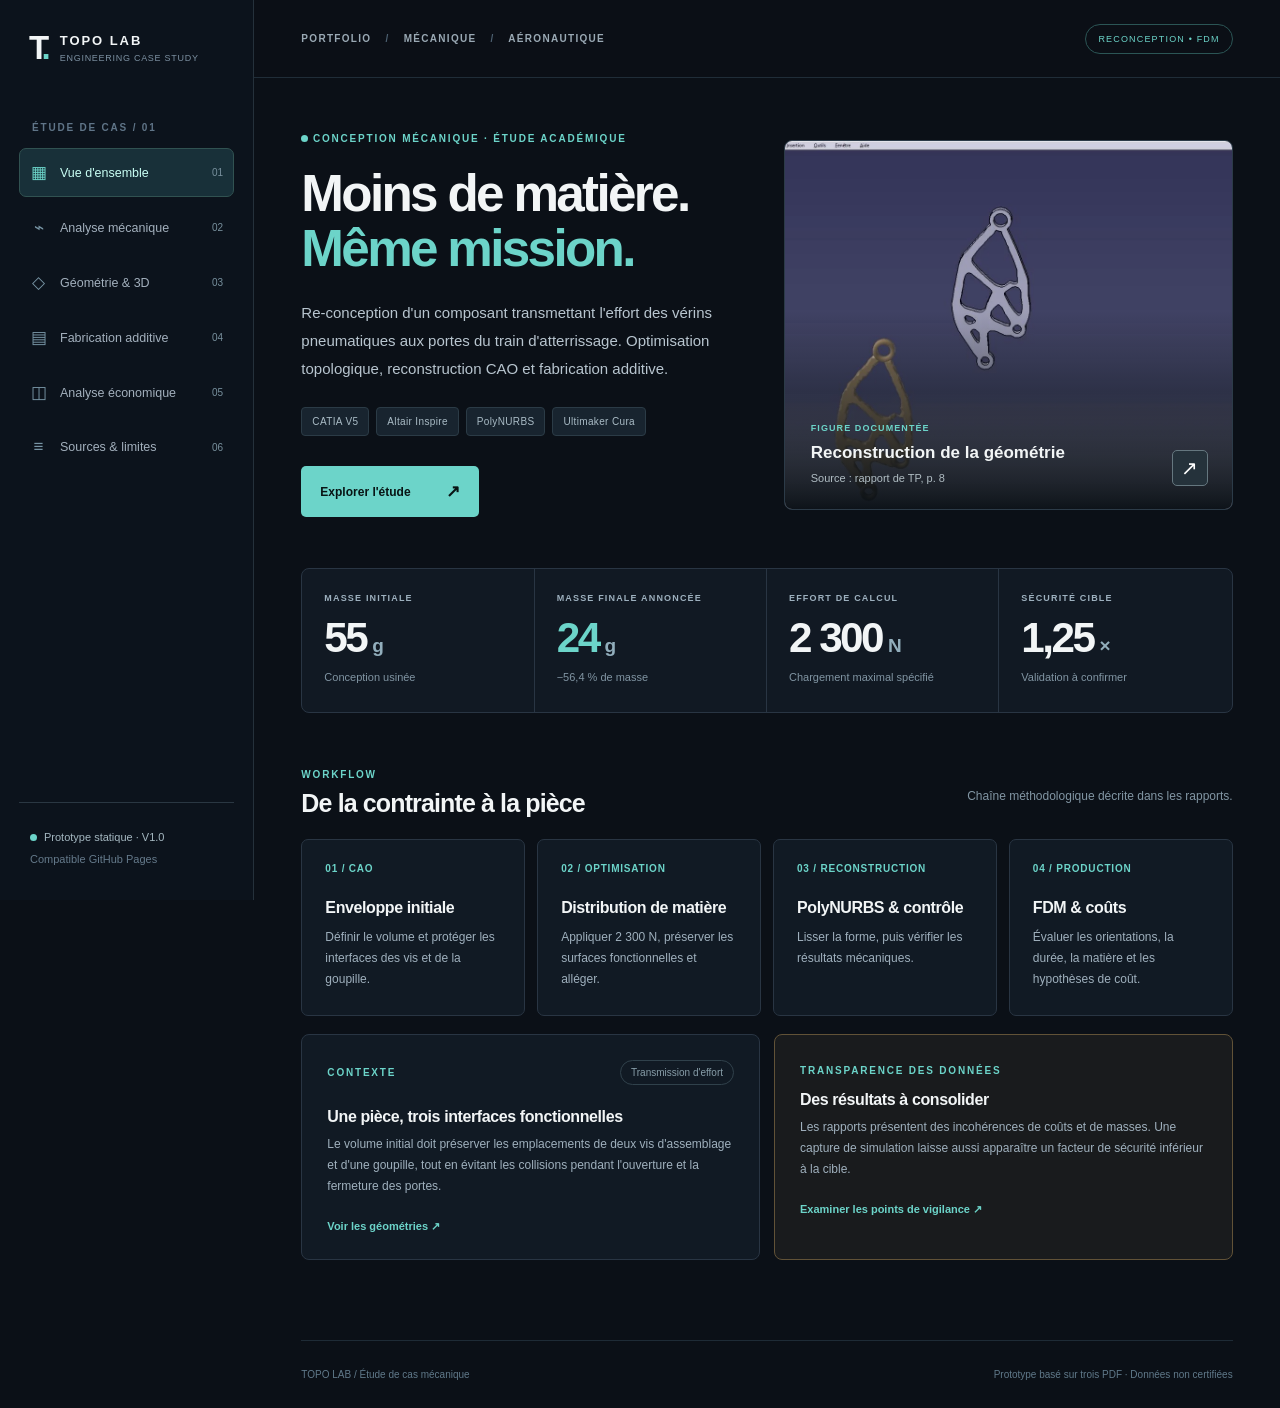
==== index.html @ 269913b7 "Publish standalone interactive topology optimization portfolio" ====
<!doctype html>
<html lang="fr">
<head>
  <meta charset="utf-8">
  <meta name="viewport" content="width=device-width,initial-scale=1">
  <meta name="color-scheme" content="dark">
  <meta name="description" content="Étude de cas interactive : optimisation topologique d'un composant aéronautique, CAO, vérification mécanique, fabrication additive et coût.">
  <title>TOPO / Étude de cas aéronautique</title>
  <style>:root{--bg:#0b1017;--nav:#0c131c;--surface:#111a24;--surface2:#151f2a;--line:#293543;--sub:#98a9b7;--txt:#f2f5f6;--accent:#6cd4c9;--amber:#efbc77;--shadow:0 10px 26px rgba(0,0,0,.16)}*{box-sizing:border-box}html{scroll-behavior:smooth}body{margin:0;background:var(--bg);font-family:Inter,'Segoe UI',Arial,sans-serif;color:var(--txt);-webkit-font-smoothing:antialiased}button,select,input{font:inherit}button{cursor:pointer}a{color:inherit;text-decoration:none}img{max-width:100%;display:block}.app-shell{display:grid;grid-template-columns:254px minmax(0,1fr);min-height:100vh}.sidebar{position:sticky;top:0;height:100vh;border-right:1px solid #25313b;background:var(--nav);padding:30px 19px;display:flex;flex-direction:column;z-index:5}.brand{display:flex;align-items:center;gap:13px;padding:1px 10px 58px}.brand-glyph{font-size:33px;font-weight:850;letter-spacing:-.12em;line-height:1}.brand-glyph span{color:var(--accent)}.brand strong{display:block;font-size:13px;letter-spacing:.15em}.brand small{display:block;color:#7c90a1;font-size:9px;letter-spacing:.08em;margin-top:5px}.side-caption{color:#607588;font-size:10px;font-weight:800;letter-spacing:.18em;padding:0 13px;margin-bottom:15px}.side-nav{display:flex;flex-direction:column;gap:6px}.nav-btn{appearance:none;display:flex;align-items:center;gap:13px;border:1px solid transparent;border-radius:7px;color:#a3b0bd;background:transparent;padding:13px 10px;text-align:left;font-size:12.5px;width:100%;transition:.2s}.nav-btn:hover{background:#152330;color:#fff}.nav-btn.active{background:#183039;border-color:#315251;color:#c9fff5}.nav-symbol{font-size:17px;color:#7895a5;width:17px;text-align:center}.nav-btn.active .nav-symbol{color:var(--accent)}.nav-index{margin-left:auto;font-size:10px;color:#78909d}.sidebar-bottom{border-top:1px solid #2a3742;color:#a5b8c1;padding:24px 11px 0;margin-top:auto;font-size:11px;line-height:1.95}.sidebar-bottom span{color:#657a8b}.sidebar-bottom .tiny-dot{display:inline-block;margin-right:7px}.workspace{min-width:0}.topbar{height:78px;padding:0 clamp(24px,3.7vw,67px);display:flex;align-items:center;justify-content:space-between;border-bottom:1px solid #202d38;background:rgba(11,16,23,.91)}.breadcrumb{font-size:10px;letter-spacing:.13em;font-weight:780;color:#9aa9b4}.breadcrumb span{padding:0 10px;color:#4d6172}.topbar-right{display:flex;align-items:center;gap:12px}.badge-outline{font-size:9px;letter-spacing:.13em;color:var(--accent);border:1px solid #2b5555;border-radius:50px;padding:9px 12px}.menu-button{display:none;background:none;border:0;color:white;font-size:20px}main{margin:0 auto;padding:42px clamp(24px,3.7vw,67px) 80px;max-width:1670px}.page{display:none;animation:appear .2s ease}.page.active{display:block}@keyframes appear{from{opacity:.2;transform:translateY(7px)}to{opacity:1;transform:translateY(0)}}.intro-grid{display:grid;grid-template-columns:.98fr 1.02fr;gap:clamp(25px,4vw,70px);min-height:410px;align-items:center}.eyebrow{font-size:10px;font-weight:850;color:var(--accent);letter-spacing:.18em;text-transform:uppercase}.tiny-dot{height:7px;width:7px;border-radius:50%;display:inline-block;background:var(--accent)}.intro-copy h1,.page-heading h1{font-size:clamp(38px,4vw,66px);line-height:1.09;letter-spacing:-.052em;font-weight:760;margin:22px 0}.intro-copy h1 em{font-style:normal;color:var(--accent)}.lead{max-width:570px;font-size:15px;line-height:1.85;color:#b8c5cf}.pills{display:flex;gap:7px;flex-wrap:wrap;margin-top:25px}.pills span{padding:8px 10px;background:#18242f;color:#aabcc6;font-size:10px;letter-spacing:.035em;border:1px solid #2b3b46;border-radius:4px}.primary-button{margin-top:30px;background:var(--accent);color:#081414;border:none;padding:15px 19px;font-size:12px;border-radius:5px;font-weight:850;display:inline-flex;gap:35px;align-items:center;transition:.2s}.primary-button:hover{background:#b0f1e9;transform:translateY(-1px)}.primary-button span{font-size:17px}.hero-visual{position:relative;background:#161e28;height:370px;min-width:0;overflow:hidden;border:1px solid #2c3b48;border-radius:8px}.hero-visual::before{content:'';position:absolute;z-index:1;inset:0;background:linear-gradient(0deg,rgba(7,13,19,.96),transparent 54%)}.hero-visual img{width:100%;height:100%;object-fit:cover;object-position:49% 51%;filter:saturate(.73)}.hero-overlay{position:absolute;left:26px;bottom:23px;right:24px;z-index:2;display:flex;justify-content:space-between;align-items:end;gap:10px}.hero-overlay strong{display:block;margin:8px 0 5px;font-size:17px}.hero-overlay small{font-size:11px;color:#b0bdc3}.microtag{font-size:9px;letter-spacing:.12em;color:var(--accent);font-weight:800}.expand{width:36px;height:36px;border:1px solid #65777f;background:#25323b;color:white;border-radius:5px;font-size:20px}.kpi-grid{display:grid;grid-template-columns:repeat(4,minmax(0,1fr));margin:38px 0 56px;border:1px solid var(--line);border-radius:8px;overflow:hidden;background:#111923}.kpi{padding:24px 22px 20px;border-right:1px solid var(--line);min-height:143px}.kpi:last-child{border-right:none}.kpi-label{color:#9db0be;font-size:9px;font-weight:850;letter-spacing:.13em}.kpi-number{font-weight:720;font-size:clamp(29px,3.3vw,45px);letter-spacing:-.06em;margin-top:11px;line-height:1.15}.kpi-number span{margin-left:6px;color:#92aebc;font-size:.45em;letter-spacing:0}.kpi-accent .kpi-number{color:var(--accent)}.kpi-warning .kpi-number{color:var(--amber)}.kpi-foot{font-size:11px;color:#8195a3;margin-top:8px}.section-head{display:flex;justify-content:space-between;align-items:end;gap:20px;margin:41px 0 21px}.section-head h2{font-size:25px;letter-spacing:-.035em;font-weight:700;margin:9px 0 0}.section-head p{font-size:12px;color:#8296a4;max-width:380px;text-align:right;line-height:1.7}.process-grid{display:grid;grid-template-columns:repeat(4,minmax(0,1fr));gap:12px}.process-card{background:var(--surface);border:1px solid var(--line);border-radius:7px;padding:23px;min-height:177px}.process-num{font-size:10px;letter-spacing:.08em;color:var(--accent);font-weight:800;margin-bottom:25px}.process-card h3,.info-panel h3{font-size:16px;letter-spacing:-.025em;margin:0 0 10px}.process-card p,.info-panel p{color:#9fb0bd;font-size:12px;line-height:1.75;margin:0}.bottom-grid{display:grid;grid-template-columns:1fr 1fr;gap:14px;margin-top:18px}.info-panel,.detail-panel,.chart-panel,.doe-panel{border:1px solid var(--line);background:var(--surface);border-radius:8px;padding:25px}.info-panel .panel-top{margin-bottom:23px}.panel-top{display:flex;justify-content:space-between;align-items:center;gap:12px}.pill-neutral{border:1px solid #30414b;border-radius:20px;padding:6px 10px;font-size:10px;color:#889ea9}.info-panel h3{margin:13px 0 8px}.text-link{border:none;background:none;color:var(--accent);padding:0;margin-top:23px;font-weight:800;font-size:11px}.alert-panel{border-color:#615237;background:#191b1d}.page-heading{margin-bottom:30px}.page-heading h1{font-size:clamp(36px,3.3vw,52px);margin:13px 0}.page-heading p{font-size:13px;line-height:1.8;max-width:750px;color:#9eafbe}.compact{margin:0 0 28px}.split-content{display:grid;grid-template-columns:1.28fr .72fr;gap:16px;margin:20px 0 26px}.media-panel{background:var(--surface);border:1px solid var(--line);border-radius:8px;overflow:hidden;min-width:0}.full-img{height:330px;width:100%;object-fit:contain;background:#d9e1e7}.figure-footer{padding:15px 17px;display:flex;align-items:center;justify-content:space-between;gap:10px;color:#869ba9;font-size:10px}.figure-footer .text-link{margin:0}.detail-panel h2{font-size:22px;letter-spacing:-.04em;margin:15px 0}.detail-panel p{font-size:13px;color:#a4b5c3;line-height:1.85}.warning-text{font-size:12px;color:#efc995;border:1px solid #675139;background:#2b241c;padding:14px 16px;border-radius:6px;line-height:1.7}.safety-scale{margin:28px 0}.scale-head{display:flex;justify-content:space-between;color:#b0bfc6;font-size:11px;margin-bottom:11px}.scale-head strong{color:var(--amber)}.scale-track{position:relative;height:9px;background:#34424b;border-radius:5px}.scale-fill{position:absolute;height:9px;width:40.44%;background:var(--amber);border-radius:5px}.scale-target{position:absolute;left:78.125%;height:21px;width:2px;background:#ecf1f4;top:-6px}.scale-caption{display:flex;justify-content:space-between;font-size:10px;margin-top:12px;color:#77919f}.spec-grid{display:grid;grid-template-columns:repeat(4,1fr);border:1px solid var(--line);background:var(--surface);border-radius:7px;margin-bottom:24px;overflow:hidden}.spec-grid div{border-right:1px solid var(--line);padding:21px}.spec-grid div:last-child{border:0}.spec-grid span{display:block;color:#90a3b0;font-size:11px;margin-bottom:11px}.spec-grid strong{font-size:21px;letter-spacing:-.04em}.geometry-split{grid-template-columns:1.2fr .8fr}.viewer-top{display:flex;align-items:center;justify-content:space-between;padding:15px 19px;border-bottom:1px solid var(--line)}.viewer-top strong{font-size:12px}.viewer-top span{color:#7e9aa5;font-size:10px}.viewer{position:relative;height:420px;overflow:hidden;background:radial-gradient(ellipse at center,#243141,#121d2a 72%)}.viewer img{height:100%;width:100%;object-fit:contain;filter:saturate(.8)}.viewer canvas{width:100%;height:100%;display:block;touch-action:none}.viewer canvas[hidden]{display:none}.viewer-help{position:absolute;bottom:13px;left:15px;background:rgba(11,20,27,.88);padding:9px 11px;border:1px solid #44505e;border-radius:4px;font-size:10px;color:#c0d1d9;pointer-events:none}.viewer-controls{padding:15px;display:flex;align-items:center;flex-wrap:wrap;gap:12px}.file-button{cursor:pointer;background:var(--accent);color:#101b1e;font-size:11px;font-weight:800;padding:11px 13px;border-radius:4px}.ghost-button{background:none;color:#b6c9cf;border:1px solid #3b4b56;border-radius:4px;padding:10px 12px;font-size:11px}.ghost-button:disabled{color:#50636e;cursor:not-allowed}.viewer-controls>span{font-size:10px;color:#8095a4;margin-left:auto}.mini-steps{margin:28px 0}.mini-steps div{padding:14px 0;border-top:1px solid var(--line);display:grid;grid-template-columns:37px 1fr;align-items:center}.mini-steps div span{color:var(--accent);font-size:11px;font-weight:800;grid-row:span 2}.mini-steps div strong{font-size:13px}.mini-steps div small{font-size:11px;color:#8c9eac;display:block;margin-top:3px}.note{font-size:11px!important;color:#839baa!important}.gallery{display:grid;grid-template-columns:repeat(3,1fr);gap:15px}.gallery-card{background:var(--surface);border:1px solid var(--line);border-radius:8px;padding:0;overflow:hidden;text-align:left;color:var(--txt)}.gallery-card img{height:195px;width:100%;object-fit:cover;transition:.25s;filter:saturate(.78)}.gallery-card:hover img{transform:scale(1.035)}.gallery-card span{display:block;padding:15px 17px;font-size:12px}.gallery-card b{float:right;color:var(--accent)}.doe-panel{padding:0}.filters{padding:18px;display:flex;align-items:end;flex-wrap:wrap;gap:14px;border-bottom:1px solid var(--line)}.filters label{display:flex;flex-direction:column;color:#91a7b1;font-size:10px;gap:7px}select{background:#1b2935;border:1px solid #41515d;color:#e9f1f5;padding:9px 13px;border-radius:4px;min-width:132px}.filters .ghost-button{margin-left:auto}.table-wrap{overflow:auto}table{width:100%;border-collapse:collapse;white-space:nowrap;font-size:12px}th{text-transform:uppercase;letter-spacing:.09em;color:#8ba0af;font-size:10px;font-weight:800;text-align:left;padding:16px 22px;background:#15212c}td{border-top:1px solid #2a3640;padding:14px 22px;color:#d7e2e6}td:first-child{font-weight:750;color:var(--accent)}tbody tr:hover{background:#1b2b35}.td-missing{color:var(--amber);font-size:11px}.table-notes{padding:16px 20px;font-size:11px;color:#8da0ad;line-height:1.75;border-top:1px solid var(--line)}.economics-grid{display:grid;grid-template-columns:1.05fr .95fr;gap:16px}.slider-field{margin:26px 0}.slider-field label{display:flex;justify-content:space-between;gap:10px;font-size:12px;color:#b5c7d1;margin-bottom:15px}.slider-field output{color:var(--accent);font-weight:800}input[type=range]{appearance:none;width:100%;height:4px;background:#344954;border-radius:5px;cursor:pointer}input[type=range]::-webkit-slider-thumb{appearance:none;width:15px;height:15px;border-radius:50%;background:var(--accent);border:3px solid #193f42}input[type=range]::-moz-range-thumb{height:15px;width:15px;border:0;border-radius:50%;background:var(--accent)}.range-hints{display:flex;justify-content:space-between;color:#738a99;margin-top:8px;font-size:10px}.reset-link{font-size:11px;color:#8fabb4;border:0;background:none}.constants{margin-top:26px;border-top:1px solid var(--line);padding-top:20px;display:grid;grid-template-columns:1fr 1fr;gap:17px;color:#93a7b2;font-size:11px}.constants b{display:block;color:#e0e9ed;margin-top:6px;font-size:13px}.cost-results{display:flex;flex-direction:column;gap:12px}.financial-row{background:var(--surface);border:1px solid var(--line);padding:22px 24px;border-radius:7px}.financial-row>span{font-size:10px;letter-spacing:.12em;color:#a7bec9;font-weight:800}.financial-row>strong{display:block;font-size:35px;letter-spacing:-.045em;margin:14px 0 8px}.financial-row small{color:#738996;font-size:11px}.saving-row{background:#173132;border:1px solid #2c5551;border-radius:7px;padding:21px 24px;display:flex;flex-direction:column}.saving-row span{font-size:11px;color:#a7ddd5}.saving-row strong{font-size:30px;color:var(--accent);margin-top:8px;letter-spacing:-.045em}.chart-panel{padding:26px}.chart-legend{display:flex;gap:25px;color:#acbec7;font-size:11px;margin-bottom:24px}.chart-legend span{display:flex;align-items:center;gap:8px}.chart-legend i{height:9px;width:9px;border-radius:2px}.legend-old{background:#6d8592}.legend-new{background:var(--accent)}.cost-chart-row{display:grid;grid-template-columns:130px 1fr;gap:22px;align-items:center;margin:20px 0}.cost-chart-row>span{font-size:11px;color:#9bb0ba}.bars{display:flex;flex-direction:column;gap:7px}.bar-track{height:14px;background:#24333d;position:relative;border-radius:3px}.bar-track>div{height:100%;min-width:2px;border-radius:3px;display:flex;align-items:center;justify-content:flex-end;padding-right:7px;color:#0b1717;font-size:9px;font-weight:850;white-space:nowrap}.bar-track.old>div{background:#6d8592;color:#e9f2f5}.bar-track.new>div{background:var(--accent)}.chart-foot{color:#819aa8;line-height:1.75;font-size:11px;margin:23px 0 0}.note-card{margin-top:18px;padding:24px;border-left:2px solid #597780;background:#101a23;color:#9eb1bd}.note-card p{font-size:12px;line-height:1.85}.source-grid{display:grid;grid-template-columns:repeat(3,1fr);gap:14px}.source-card{background:var(--surface);border:1px solid var(--line);border-radius:7px;padding:25px;min-height:222px}.source-card>span{font-size:9px;letter-spacing:.15em;color:var(--accent);font-weight:850}.source-card h3{font-size:17px;line-height:1.4}.source-card p{font-size:12px;color:#95aaba;line-height:1.7}.source-card small{font-size:10px;color:#718d9b}.issues{border:1px solid var(--line);border-radius:8px;overflow:hidden;margin-bottom:22px}.issue{display:grid;grid-template-columns:44px 1fr auto;gap:16px;align-items:start;padding:22px;border-bottom:1px solid var(--line);background:var(--surface)}.issue:last-child{border:0}.issue-mark{font-size:12px;color:var(--accent);font-weight:800}.issue h3{font-size:14px;margin:0 0 7px}.issue p{font-size:12px;line-height:1.7;color:#a0b2be;margin:0}.issue>strong{color:var(--amber);white-space:nowrap;font-size:9px;letter-spacing:.06em}.footer{border-top:1px solid #1e2b36;margin:0 clamp(24px,3.7vw,67px);display:flex;justify-content:space-between;gap:15px;padding:28px 0;color:#60798a;font-size:10px}.image-dialog{position:fixed;max-width:min(96vw,1300px);max-height:92vh;background:#101822;padding:12px;border:1px solid #4c5d66;border-radius:9px;color:#cad7df;box-shadow:0 24px 100px #000c}.image-dialog::backdrop{background:#000b}.image-dialog img{max-height:77vh;max-width:100%;object-fit:contain;margin:auto}.image-dialog p{font-size:12px;padding:0 10px}.close-dialog{position:absolute;top:16px;right:16px;background:#19252ddf;border:1px solid #667780;color:white;font-size:26px;width:36px;height:36px;border-radius:4px}@media(max-width:1200px){.app-shell{grid-template-columns:220px minmax(0,1fr)}.sidebar{padding-left:13px;padding-right:13px}.intro-grid{grid-template-columns:1fr}.hero-visual{height:350px}.process-grid{grid-template-columns:repeat(2,1fr)}.split-content{grid-template-columns:1fr}.geometry-split{grid-template-columns:1fr}.kpi{padding:20px 15px}}@media(max-width:820px){.app-shell{grid-template-columns:1fr}.sidebar{position:fixed;transform:translateX(-100%);width:270px;transition:.25s;box-shadow:20px 0 40px #0009}.sidebar.open{transform:none}.topbar{height:64px}.menu-button{display:block}.breadcrumb{font-size:9px}.badge-outline{display:none}main{padding-top:30px}.kpi-grid{grid-template-columns:repeat(2,1fr)}.kpi:nth-child(2){border-right:0}.kpi:nth-child(-n+2){border-bottom:1px solid var(--line)}.economics-grid{grid-template-columns:1fr}.source-grid{grid-template-columns:1fr}.gallery{grid-template-columns:1fr 1fr}.intro-copy h1{font-size:46px}.bottom-grid{grid-template-columns:1fr}.footer{flex-direction:column}}@media(max-width:550px){.process-grid,.gallery,.spec-grid{grid-template-columns:1fr}.intro-copy h1{font-size:38px}.hero-visual{height:295px}.kpi-number{font-size:31px}.spec-grid div{border-bottom:1px solid var(--line);border-right:0}.section-head{display:block}.section-head p{text-align:left}.hero-overlay strong{font-size:14px}.issue{grid-template-columns:30px 1fr}.issue>strong{grid-column:2}.cost-chart-row{grid-template-columns:85px 1fr;gap:10px}.viewer{height:300px}}
</style>
</head>
<body>
  <div class="app-shell">
    <aside class="sidebar" aria-label="Navigation">
      <a class="brand" href="#overview" data-route="overview"><span class="brand-glyph">T<span>.</span></span><span><strong>TOPO LAB</strong><small>ENGINEERING CASE STUDY</small></span></a>
      <div class="side-caption">ÉTUDE DE CAS / 01</div>
      <nav class="side-nav">
        <button class="nav-btn active" data-page="overview"><span class="nav-symbol">▦</span> Vue d'ensemble <span class="nav-index">01</span></button>
        <button class="nav-btn" data-page="mechanical"><span class="nav-symbol">⌁</span> Analyse mécanique <span class="nav-index">02</span></button>
        <button class="nav-btn" data-page="geometry"><span class="nav-symbol">◇</span> Géométrie & 3D <span class="nav-index">03</span></button>
        <button class="nav-btn" data-page="printing"><span class="nav-symbol">▤</span> Fabrication additive <span class="nav-index">04</span></button>
        <button class="nav-btn" data-page="economics"><span class="nav-symbol">◫</span> Analyse économique <span class="nav-index">05</span></button>
        <button class="nav-btn" data-page="sources"><span class="nav-symbol">≡</span> Sources & limites <span class="nav-index">06</span></button>
      </nav>
      <div class="sidebar-bottom"><div class="tiny-dot"></div>Prototype statique · V1.0<br><span>Compatible GitHub Pages</span></div>
    </aside>
    <div class="workspace">
      <header class="topbar"><div class="breadcrumb">PORTFOLIO <span>/</span> MÉCANIQUE <span>/</span> AÉRONAUTIQUE</div><div class="topbar-right"><span class="badge-outline">RECONCEPTION • FDM</span><button class="menu-button" id="menuToggle" aria-label="Ouvrir le menu">☰</button></div></header>
      <main id="main">
        <section class="page active" id="page-overview" aria-labelledby="overview-title">
          <div class="intro-grid">
            <div class="intro-copy">
              <div class="eyebrow"><span class="tiny-dot"></span> CONCEPTION MÉCANIQUE · ÉTUDE ACADÉMIQUE</div>
              <h1 id="overview-title">Moins de matière.<br><em>Même mission.</em></h1>
              <p class="lead">Re-conception d'un composant transmettant l'effort des vérins pneumatiques aux portes du train d'atterrissage. Optimisation topologique, reconstruction CAO et fabrication additive.</p>
              <div class="pills"><span>CATIA V5</span><span>Altair Inspire</span><span>PolyNURBS</span><span>Ultimaker Cura</span></div>
              <button class="primary-button" data-go="mechanical">Explorer l'étude <span>↗</span></button>
            </div>
            <div class="hero-visual"><img src="[data-uri]" alt="Capture CATIA des géométries optimisées issue du rapport" loading="eager"><div class="hero-overlay"><div><span class="microtag">FIGURE DOCUMENTÉE</span><strong>Reconstruction de la géométrie</strong><small>Source : rapport de TP, p. 8</small></div><button class="expand" data-image="[data-uri]" data-caption="Reconstruction et comparaison sous CATIA V5 — rapport de TP, p. 8" aria-label="Agrandir la capture">↗</button></div></div>
          </div>
          <div class="kpi-grid">
            <article class="kpi"><div class="kpi-label">MASSE INITIALE</div><div class="kpi-number">55<span>g</span></div><div class="kpi-foot">Conception usinée</div></article>
            <article class="kpi kpi-accent"><div class="kpi-label">MASSE FINALE ANNONCÉE</div><div class="kpi-number">24<span>g</span></div><div class="kpi-foot">−56,4 % de masse</div></article>
            <article class="kpi"><div class="kpi-label">EFFORT DE CALCUL</div><div class="kpi-number">2 300<span>N</span></div><div class="kpi-foot">Chargement maximal spécifié</div></article>
            <article class="kpi"><div class="kpi-label">SÉCURITÉ CIBLE</div><div class="kpi-number">1,25<span>×</span></div><div class="kpi-foot">Validation à confirmer</div></article>
          </div>
          <div class="section-head"><div><div class="eyebrow">WORKFLOW</div><h2>De la contrainte à la pièce</h2></div><p>Chaîne méthodologique décrite dans les rapports.</p></div>
          <div class="process-grid">
            <div class="process-card"><div class="process-num">01 / CAO</div><h3>Enveloppe initiale</h3><p>Définir le volume et protéger les interfaces des vis et de la goupille.</p></div>
            <div class="process-card"><div class="process-num">02 / OPTIMISATION</div><h3>Distribution de matière</h3><p>Appliquer 2 300 N, préserver les surfaces fonctionnelles et alléger.</p></div>
            <div class="process-card"><div class="process-num">03 / RECONSTRUCTION</div><h3>PolyNURBS & contrôle</h3><p>Lisser la forme, puis vérifier les résultats mécaniques.</p></div>
            <div class="process-card"><div class="process-num">04 / PRODUCTION</div><h3>FDM & coûts</h3><p>Évaluer les orientations, la durée, la matière et les hypothèses de coût.</p></div>
          </div>
          <div class="bottom-grid"><article class="info-panel"><div class="panel-top"><span class="eyebrow">CONTEXTE</span><span class="pill-neutral">Transmission d'effort</span></div><h3>Une pièce, trois interfaces fonctionnelles</h3><p>Le volume initial doit préserver les emplacements de deux vis d'assemblage et d'une goupille, tout en évitant les collisions pendant l'ouverture et la fermeture des portes.</p><button class="text-link" data-go="geometry">Voir les géométries ↗</button></article><article class="info-panel alert-panel"><span class="eyebrow">TRANSPARENCE DES DONNÉES</span><h3>Des résultats à consolider</h3><p>Les rapports présentent des incohérences de coûts et de masses. Une capture de simulation laisse aussi apparaître un facteur de sécurité inférieur à la cible.</p><button class="text-link" data-go="sources">Examiner les points de vigilance ↗</button></article></div>
        </section>
        <section class="page" id="page-mechanical" aria-labelledby="mechanical-title">
          <div class="page-heading"><div class="eyebrow">02 / ANALYSE MÉCANIQUE</div><h1 id="mechanical-title">Vérifier avant de fabriquer.</h1><p>Conditions du modèle telles que documentées. Les valeurs ci-dessous sont des paramètres et des observations de captures, pas une simulation recalculée par ce site.</p></div>
          <div class="kpi-grid compact"><article class="kpi"><div class="kpi-label">FORCE MAX.</div><div class="kpi-number">2 300<span>N</span></div></article><article class="kpi"><div class="kpi-label">ÉPAISSEUR MIN.</div><div class="kpi-number">7<span>mm</span></div></article><article class="kpi"><div class="kpi-label">FOS CIBLE</div><div class="kpi-number">1,25</div></article><article class="kpi kpi-warning"><div class="kpi-label">FOS MIN. SUR CAPTURE</div><div class="kpi-number">≈0,647</div><div class="kpi-foot">Sous la cible affichée</div></article></div>
          <div class="split-content"><div class="media-panel"><img src="[data-uri]" alt="Capture Altair Inspire affichant une analyse de facteur de sécurité" class="full-img"><div class="figure-footer">ALTair Inspire · Capture d'analyse mécanique (rapport TP, p. 8) <button class="text-link" data-image="[data-uri]" data-caption="Analyse Inspire, rapport de TP p. 8 — légende des facteurs de sécurité">Agrandir ↗</button></div></div><div class="detail-panel"><span class="eyebrow">LECTURE TECHNIQUE</span><h2>Une validation non démontrée</h2><p>Sur la capture reproduite, l'échelle du facteur de sécurité indique un minimum de l'ordre de <strong>0,647</strong>, alors que l'objectif annoncé est <strong>1,25</strong>.</p><div class="safety-scale"><div class="scale-head"><span>Facteur de sécurité</span><strong>0,647 / 1,25</strong></div><div class="scale-track"><div class="scale-fill"></div><div class="scale-target" title="Cible 1,25"></div></div><div class="scale-caption"><span>0</span><span>Seuil cible : 1,25</span><span>1,6</span></div></div><div class="warning-text">La pièce ne doit pas être présentée comme validée mécaniquement sans analyse finale démontrant le respect du critère.</div></div></div>
          <div class="section-head"><div><span class="eyebrow">PROPRIÉTÉS DÉCLARÉES</span><h2>Matériau CPE CFF</h2></div><p>Valeurs reprises du cahier d'étude et du rapport ; vérification matériau requise.</p></div>
          <div class="spec-grid"><div><span>Module d'Young</span><strong>195 GPa</strong></div><div><span>Poisson</span><strong>0,29</strong></div><div><span>Masse volumique</span><strong>1 540 kg/m³</strong></div><div><span>Limite élastique</span><strong>215 MPa</strong></div></div>
          <div class="info-panel"><span class="eyebrow">POINTS DE MODÉLISATION</span><h3>À documenter pour une validation reproductible</h3><p>Ajouter les conditions aux limites détaillées, la direction réelle du chargement, le maillage, les propriétés issues d'une fiche matériau et les résultats chiffrés après PolyNURBS. Les rapports décrivent la méthode, mais ne présentent pas tous ces éléments quantifiés.</p></div>
        </section>
        <section class="page" id="page-geometry" aria-labelledby="geometry-title">
          <div class="page-heading"><div class="eyebrow">03 / GÉOMÉTRIE & VISUALISATION</div><h1 id="geometry-title">De CATIA à la 3D.</h1><p>Vues réelles extraites du rapport. Importez le fichier STL de la pièce pour une visualisation tridimensionnelle interactive précise.</p></div>
          <div class="split-content geometry-split"><div class="media-panel"><div class="viewer-top"><strong>Visualiseur STL local</strong><span>Rotation / zoom / glissement</span></div><div class="viewer" id="viewer"><img src="[data-uri]" id="viewerPlaceholder" alt="Capture de la géométrie CATIA dans son contexte d'assemblage"><canvas id="stlCanvas" aria-label="Visualisation interactive STL" hidden></canvas><div class="viewer-help" id="viewerHelp">Aucun STL chargé — capture du rapport affichée</div></div><div class="viewer-controls"><label class="file-button">Charger un STL <input type="file" id="stlInput" accept=".stl" hidden></label><button class="ghost-button" id="reset3d" disabled>Réinitialiser vue</button><span id="modelInfo" aria-live="polite">Formats STL binaire ou ASCII</span></div></div><div class="detail-panel"><span class="eyebrow">REPÈRES GÉOMÉTRIQUES</span><h2>La forme ne suffit pas.</h2><p>Les interfaces d'assemblage doivent rester inchangées pendant l'optimisation, avec une zone fonctionnelle protégée de <strong>3 mm</strong> selon le rapport.</p><div class="mini-steps"><div><span>01</span><strong>Deux vis</strong><small>Fixation vers la porte</small></div><div><span>02</span><strong>Une goupille</strong><small>Articulation de transmission</small></div><div><span>03</span><strong>Zone libre</strong><small>Réduction de matière autorisée</small></div></div><p class="note">Le visualiseur ouvre un STL depuis votre ordinateur, sans envoyer le fichier vers un serveur. Un PDF ou une capture ne permet pas de reconstruire fidèlement le modèle 3D.</p></div></div>
          <div class="section-head"><div><span class="eyebrow">GALERIE</span><h2>Images des rapports</h2></div></div>
          <div class="gallery"><button class="gallery-card" data-image="[data-uri]" data-caption="Volume initial dans CATIA V5 · rapport de TP, p. 7"><img src="[data-uri]" alt="Volume initial CATIA"><span>01 / Volume initial <b>↗</b></span></button><button class="gallery-card" data-image="[data-uri]" data-caption="Reconception dans CATIA V5 · rapport de TP, p. 8"><img src="[data-uri]" alt="Pièces reconstruites CATIA"><span>02 / Reconception <b>↗</b></span></button><button class="gallery-card" data-image="[data-uri]" data-caption="Pièce finale positionnée sur l'ensemble · rapport de TP, p. 9"><img src="[data-uri]" alt="Pièce dans un assemblage"><span>03 / Mise en situation <b>↗</b></span></button></div>
        </section>
        <section class="page" id="page-printing" aria-labelledby="printing-title">
          <div class="page-heading"><div class="eyebrow">04 / FABRICATION ADDITIVE</div><h1 id="printing-title">Explorer les paramètres FDM.</h1><p>Plan d'expériences Cura, comprenant deux orientations, trois épaisseurs de couche et deux vitesses d'impression.</p></div>
          <div class="split-content"><div class="media-panel"><img class="full-img" src="[data-uri]" alt="Orientation B de la pièce dans Ultimaker Cura"><div class="figure-footer">Capture orientation B · rapport économique, p. 3</div></div><div class="media-panel"><img class="full-img" src="[data-uri]" alt="Orientation A de la pièce dans Ultimaker Cura"><div class="figure-footer">Capture orientation A · rapport économique, p. 3</div></div></div>
          <div class="section-head"><div><div class="eyebrow">EXPÉRIMENTATION</div><h2>12 configurations étudiées</h2></div><p>Les valeurs « 0 » de masse en orientation A sont affichées comme non renseignées.</p></div>
          <div class="doe-panel"><div class="filters"><label>Orientation <select id="orientationFilter"><option value="all">Toutes</option><option value="A">A</option><option value="B">B</option></select></label><label>Vitesse <select id="speedFilter"><option value="all">Toutes</option><option value="40">40 mm/s</option><option value="80">80 mm/s</option></select></label><label>Couche <select id="layerFilter"><option value="all">Toutes</option><option value="0.1">0,10 mm</option><option value="0.15">0,15 mm</option><option value="0.2">0,20 mm</option></select></label><button class="ghost-button" id="downloadCsv">Exporter CSV ↓</button></div><div class="table-wrap"><table id="doeTable"><thead><tr><th>Orientation</th><th>Épaisseur</th><th>Vitesse</th><th>Durée</th><th>Masse</th><th>Coût imprimante*</th></tr></thead><tbody></tbody></table></div><div class="table-notes">*Coût théorique à 60 €/h, sans matière ni supports. Masses « 0 » dans la capture originale : considérées non disponibles, pas nulles.</div></div>
          <div class="info-panel" style="margin-top:22px"><span class="eyebrow">IMPORTANT</span><h3>La configuration économique ne correspond pas clairement au plan d'expériences</h3><p>Le bilan économique annonce 2,6 h et 24 g, tandis que le tableau du plan d'expériences présente, pour l'orientation B, environ 14,1 à 14,3 g. Une traçabilité entre la configuration retenue et les données Cura reste nécessaire.</p></div>
        </section>
        <section class="page" id="page-economics" aria-labelledby="economics-title">
          <div class="page-heading"><div class="eyebrow">05 / ÉVALUATION TECHNICO-ÉCONOMIQUE</div><h1 id="economics-title">Simuler le coût de la reconception.</h1><p>Scénarios calculés à partir des hypothèses mentionnées dans les PDF. Le « coût carburant » est une estimation de cycle de vie basée sur 7 000 €/kg, et non une mesure directe.</p></div>
          <div class="economics-grid"><div class="detail-panel calculator"><div class="panel-top"><span class="eyebrow">SIMULATEUR</span><button class="reset-link" id="resetCalc">Réinitialiser ↺</button></div><h2>Paramètres de la nouvelle pièce</h2><div class="slider-field"><label for="massRange">Masse de la pièce <output id="massValue">24 g</output></label><input type="range" id="massRange" min="10" max="55" step="1" value="24"><div class="range-hints"><span>10 g</span><span>55 g</span></div></div><div class="slider-field"><label for="timeRange">Durée d'impression <output id="timeValue">2,6 h</output></label><input type="range" id="timeRange" min="1" max="12" step="0.1" value="2.6"><div class="range-hints"><span>1 h</span><span>12 h</span></div></div><div class="slider-field"><label for="supportRange">Supports PVA <output id="supportValue">0 g</output></label><input type="range" id="supportRange" min="0" max="40" step="1" value="0"><div class="range-hints"><span>0 g</span><span>40 g</span></div></div><div class="constants"><div>Machine <b>60 €/h</b></div><div>CPE CFF <b>0,09467 €/g</b></div><div>PVA <b>0,06667 €/g</b></div><div>Carburant estimé <b>7 000 €/kg</b></div></div></div><div class="cost-results"><div class="financial-row"><span>COÛT TOTAL · NOUVELLE PIÈCE</span><strong id="newTotal">326,27 €</strong><small>Somme : machine + matière + supports + carburant estimé</small></div><div class="financial-row"><span>COÛT ANCIEN · SOMME DES POSTES</span><strong>465,00 €</strong><small>40 € + 40 € + 385 €</small></div><div class="saving-row"><span id="savingCaption">Différence selon postes recalculés</span><strong id="savingValue">+138,73 €</strong></div><div class="warning-text">Le rapport affiche pourtant <b>425 €</b> pour l'ancienne pièce. Or, les trois postes détaillés donnent <b>465 €</b>. L'application utilise 465 € pour les comparaisons recalculées.</div></div></div>
          <div class="section-head"><div><span class="eyebrow">DÉCOMPOSITION</span><h2>Ancienne vs nouvelle conception</h2></div></div>
          <div class="chart-panel"><div class="chart-legend"><span><i class="legend-old"></i> Ancienne</span><span><i class="legend-new"></i> Nouvelle (simulation)</span></div><div id="costBars"></div><p class="chart-foot">Comparaison de scénarios selon les postes chiffrés, sans coûts de qualification, maintenance, certification ni variabilité matière. Elle ne démontre pas à elle seule la rentabilité réelle.</p></div>
          <div class="note-card"><span class="eyebrow">TRANSCRIPTION DU RAPPORT</span><p>Le rapport économique annonce 425 € pour l'ancienne pièce, 326,272 € pour la nouvelle pièce et conclut à un avantage économique. Le présent simulateur distingue les montants rapportés du recalcul arithmétique.</p></div>
        </section>
        <section class="page" id="page-sources" aria-labelledby="sources-title">
          <div class="page-heading"><div class="eyebrow">06 / PROVENANCE & LIMITES</div><h1 id="sources-title">Un portfolio crédible est vérifiable.</h1><p>Traçabilité des figures et des chiffres. Les résultats doivent rester fidèles aux documents, y compris quand ils comportent des incertitudes.</p></div>
          <div class="source-grid"><article class="source-card"><span>DOCUMENT 01</span><h3>Rapport de TP — Optimisation topologique</h3><p>9 pages · Fonctions de la pièce, paramètres, géométrie, captures CAO et simulation.</p><small>Figures utilisées : pages 7–9</small></article><article class="source-card"><span>DOCUMENT 02</span><h3>Partie 2 — Étude des coûts</h3><p>6 pages · Plan d'expériences Cura, masses, temps d'impression et comparaison économique.</p><small>Données utilisées : pages 3–5</small></article><article class="source-card"><span>DOCUMENT 03</span><h3>Projet détaillé de reconception</h3><p>8 pages · Cahier de méthodes, séquence CATIA–Inspire–PolyNURBS–STL, paramètres et hypothèses.</p><small>Référence méthodologique : pages 2–7</small></article></div>
          <div class="section-head"><div><span class="eyebrow">POINTS À CLARIFIER</span><h2>Journal de vérification</h2></div></div>
          <div class="issues"><div class="issue"><span class="issue-mark">01</span><div><h3>Écart arithmétique sur le coût initial</h3><p>Les postes 40 € + 40 € + 385 € produisent 465 €, alors que le total déclaré est 425 €.</p></div><strong>À CONFIRMER</strong></div><div class="issue"><span class="issue-mark">02</span><div><h3>Traçabilité masse / scénario Cura</h3><p>Nouvelle pièce annoncée à 24 g ; mesures orientation B du plan d'expériences autour de 14,1–14,3 g ; masses A à zéro dans l'image source.</p></div><strong>À CONFIRMER</strong></div><div class="issue"><span class="issue-mark">03</span><div><h3>Vérification du critère de sécurité</h3><p>La capture Inspire présente un minimum d'environ 0,647 ; seuil exigé : 1,25. Les conditions exactes de la capture ne sont pas établies.</p></div><strong>À VÉRIFIER</strong></div><div class="issue"><span class="issue-mark">04</span><div><h3>Justification des paramètres matériau</h3><p>Les propriétés CPE CFF sont reprises sans fiche fournisseur ni protocole d'essais joint ; elles ne sont pas validées indépendamment.</p></div><strong>À SOURCER</strong></div><div class="issue"><span class="issue-mark">05</span><div><h3>Crédits et droits de publication</h3><p>Projet académique réalisé en groupe. Vérifier l’accord des membres concernant la publication des illustrations.</p></div><strong>À CONFIRMER</strong></div></div>
          <div class="info-panel"><span class="eyebrow">ÉTAPE SUIVANTE</span><h3>Publier une démonstration fidèle</h3><p>Importer les modèles CATPart / STEP / STL originaux, ajouter le dossier de simulation et confirmer les auteurs. Le prototype fonctionne sur GitHub Pages sans serveur ; le visualiseur STL est exécuté dans votre navigateur.</p></div>
        </section>
      </main>
      <footer class="footer"><span>TOPO LAB / Étude de cas mécanique</span><span>Prototype basé sur trois PDF · Données non certifiées</span></footer>
    </div>
  </div>
  <dialog id="imageDialog" class="image-dialog"><button id="closeDialog" class="close-dialog" aria-label="Fermer">×</button><img id="dialogImage" alt="Figure agrandie"><p id="dialogCaption"></p></dialog>
  <script>'use strict';

// Interface de présentation issue des rapports fournis.
// Aucune analyse par éléments finis ni génération CAO n'est effectuée par ce site.
const pages = ['overview', 'mechanical', 'geometry', 'printing', 'economics', 'sources'];
const $ = (id) => document.getElementById(id);
const nf = (n, d = 2) => Number(n).toLocaleString('fr-FR', { minimumFractionDigits:d, maximumFractionDigits:d });
const euro = (n) => `${nf(n)} €`;

function activatePage(target) {
  const page = pages.includes(target) ? target : 'overview';
  for (const btn of document.querySelectorAll('[data-page]')) {
    btn.classList.toggle('active',btn.dataset.page===page);
    btn.setAttribute('aria-current',btn.dataset.page===page?'page':'false');
  }
  for (const section of document.querySelectorAll('.page')) section.classList.toggle('active',section.id===`page-${page}`);
  if (location.hash !== `#${page}`) history.replaceState({},'',`#${page}`);
  document.querySelector('.sidebar').classList.remove('open');
  document.title = `TOPO / ${document.querySelector(`[data-page="${page}"]`).textContent.trim().replace(/\d+$/,'').trim()}`;
  window.scrollTo({top:0,behavior:'instant'});
  if(page==='geometry') resizeCanvas();
}
document.querySelectorAll('[data-page]').forEach(b=>b.addEventListener('click',()=>activatePage(b.dataset.page)));
document.querySelectorAll('[data-go]').forEach(b=>b.addEventListener('click',()=>activatePage(b.dataset.go)));
document.querySelectorAll('[data-route]').forEach(b=>b.addEventListener('click',(e)=>{e.preventDefault();activatePage(b.dataset.route)}));
window.addEventListener('hashchange',()=>activatePage(location.hash.substring(1)));
$('menuToggle').addEventListener('click',()=>document.querySelector('.sidebar').classList.toggle('open'));
activatePage(location.hash.substring(1));

// Images sourced from supplied project PDFs.
const imageDialog = $('imageDialog');
document.querySelectorAll('[data-image]').forEach(button=>button.addEventListener('click',()=>{
  $('dialogImage').src=button.dataset.image;
  $('dialogImage').alt=button.dataset.caption || 'Capture extraite du rapport';
  $('dialogCaption').textContent=button.dataset.caption || '';
  imageDialog.showModal();
}));
$('closeDialog').addEventListener('click',()=>imageDialog.close());
imageDialog.addEventListener('click',(e)=>{if(e.target===imageDialog)imageDialog.close()});

// Documented 12-condition Cura plan. '0' masses are intentionally marked null.
const experiments = [
  {orientation:'A',thickness:.1,speed:40,minutes:238,mass:null},
  {orientation:'A',thickness:.1,speed:80,minutes:166,mass:null},
  {orientation:'A',thickness:.15,speed:40,minutes:159,mass:null},
  {orientation:'A',thickness:.15,speed:80,minutes:111,mass:null},
  {orientation:'A',thickness:.2,speed:40,minutes:120,mass:null},
  {orientation:'A',thickness:.2,speed:80,minutes:84,mass:null},
  {orientation:'B',thickness:.1,speed:40,minutes:570,mass:14.3},
  {orientation:'B',thickness:.1,speed:80,minutes:501,mass:14.3},
  {orientation:'B',thickness:.15,speed:40,minutes:419,mass:14.1},
  {orientation:'B',thickness:.15,speed:80,minutes:374,mass:14.1},
  {orientation:'B',thickness:.2,speed:40,minutes:319,mass:14.2},
  {orientation:'B',thickness:.2,speed:80,minutes:284,mass:14.2},
];
let filteredExperiments = experiments;
function getFilteredExperiments(){
  const o=$('orientationFilter').value,s=$('speedFilter').value,t=$('layerFilter').value;
  return experiments.filter(x=>(o==='all'||x.orientation===o)&&(s==='all'||x.speed===+s)&&(t==='all'||x.thickness===+t));
}
function renderExperiments(){
  filteredExperiments=getFilteredExperiments();
  const tbody=$('doeTable').querySelector('tbody');
  tbody.replaceChildren();
  for(const x of filteredExperiments){
    const tr=document.createElement('tr');
    const fields=[x.orientation,`${nf(x.thickness,2)} mm`,`${x.speed} mm/s`,`${Math.floor(x.minutes/60)} h ${String(x.minutes%60).padStart(2,'0')}`,x.mass===null?'Non renseignée':`${nf(x.mass,1)} g`,euro(x.minutes)];
    // 60 €/hour -> total numerical cost happens to equal minutes in euros.
    fields.forEach((value,i)=>{const td=document.createElement('td');td.textContent=value;if(i===4&&x.mass===null)td.className='td-missing';tr.append(td)});
    tbody.append(tr);
  }
}
['orientationFilter','speedFilter','layerFilter'].forEach(id=>$(id).addEventListener('change',renderExperiments));
renderExperiments();
$('downloadCsv').addEventListener('click',()=>{
  const rows=[['orientation','epaisseur_mm','vitesse_mm_s','temps_min','masse_g','cout_machine_eur'],...filteredExperiments.map(x=>[x.orientation,x.thickness,x.speed,x.minutes,x.mass ?? '',x.minutes])];
  const text=rows.map(r=>r.join(';')).join('\r\n');
  const blob=new Blob(['\ufeff'+text],{type:'text/csv;charset=utf-8;'});
  const url=URL.createObjectURL(blob),a=document.createElement('a');
  a.href=url;a.download='plan_experiences_cura.csv';a.click();setTimeout(()=>URL.revokeObjectURL(url),500);
});

// Editable scenarios. Old baseline is corrected as a SUM OF POSTS, not silently
// substituted for the inconsistent 425 € declaration in the source PDF.
const old = {manufacturing:40,material:40,fuel:385};
const oldTotal=old.manufacturing+old.material+old.fuel;
function updateEconomics(){
  const mass=+$('massRange').value, hours=+$('timeRange').value, support=+$('supportRange').value;
  $('massValue').textContent=`${nf(mass,0)} g`;
  $('timeValue').textContent=`${nf(hours,1)} h`;
  $('supportValue').textContent=`${nf(support,0)} g`;
  const newest={manufacturing:hours*60, material:mass*0.09467+support*0.06667,fuel:mass*7};
  const total=newest.manufacturing+newest.material+newest.fuel;
  const saving=oldTotal-total;
  $('newTotal').textContent=euro(total);
  $('savingValue').textContent=(saving>=0?'+':'−')+euro(Math.abs(saving));
  $('savingCaption').textContent=saving>=0?'Écart favorable selon postes recalculés':'Surcoût selon postes recalculés';
  const rows=[['Fabrication',old.manufacturing,newest.manufacturing],['Matière + supports',old.material,newest.material],['Carburant estimé',old.fuel,newest.fuel],['Total recalculé',oldTotal,total]];
  const max=Math.max(450,...rows.flatMap(r=>[r[1],r[2]]));
  const container=$('costBars');container.replaceChildren();
  rows.forEach(([label,o,n])=>{
    const row=document.createElement('div');row.className='cost-chart-row';
    const title=document.createElement('span');title.textContent=label;
    const bars=document.createElement('div');bars.className='bars';
    [[o,'old'],[n,'new']].forEach(([val,type])=>{
      const track=document.createElement('div');track.className=`bar-track ${type}`;
      const bar=document.createElement('div');bar.style.width=`${Math.max(1.8,(val/max)*100)}%`;
      if(val/max>.16) bar.textContent=euro(val);
      else track.title=euro(val);
      track.append(bar);bars.append(track);
    });
    row.append(title,bars);container.append(row);
  });
}
['massRange','timeRange','supportRange'].forEach(id=>$(id).addEventListener('input',updateEconomics));
$('resetCalc').addEventListener('click',()=>{$('massRange').value=24;$('timeRange').value=2.6;$('supportRange').value=0;updateEconomics()});
updateEconomics();

// Minimal dependency-free STL canvas renderer (ASCII and binary STL).
// Shows THE USER'S STL only, not a speculative 3D reconstruction from PDF screenshots.
const canvas=$('stlCanvas'),ctx=canvas.getContext('2d',{alpha:false});
let triangles=null,rotX=-.28,rotY=.4,zoom=1,drag=false,lastX=0,lastY=0;
function parseStl(buffer){
  const dv=new DataView(buffer);
  const count=buffer.byteLength>=84?dv.getUint32(80,true):0;
  const isBinary=buffer.byteLength>=84 && 84+count*50===buffer.byteLength;
  const data=[];
  if(isBinary){
    const step=Math.max(1,Math.ceil(count/14000));
    for(let i=0;i<count;i+=step){
      let p=84+i*50+12;const tri=[];
      for(let j=0;j<3;j++){tri.push([dv.getFloat32(p,true),dv.getFloat32(p+4,true),dv.getFloat32(p+8,true)]);p+=12;}
      if(tri.flat().every(Number.isFinite))data.push(tri);
    }
  }else{
    const txt=new TextDecoder('utf-8').decode(buffer);const vertices=[];
    const re=/\bvertex\s+([-+\deE.]+)\s+([-+\deE.]+)\s+([-+\deE.]+)/g;let m;
    while((m=re.exec(txt))!==null){vertices.push([+m[1],+m[2],+m[3]])}
    if(vertices.length<3)throw Error('STL invalide (pas de facettes reconnues)');
    const step=Math.max(1,Math.ceil(vertices.length/3/14000));
    for(let i=0;i<vertices.length/3;i+=step){const tri=vertices.slice(i*3,i*3+3);if(tri.length===3&&tri.flat().every(Number.isFinite))data.push(tri)}
  }
  if(!data.length)throw Error('STL vide ou non pris en charge');
  const bmin=[Infinity,Infinity,Infinity],bmax=[-Infinity,-Infinity,-Infinity];
  for(const tri of data)for(const vert of tri)for(let k=0;k<3;k++){bmin[k]=Math.min(bmin[k],vert[k]);bmax[k]=Math.max(bmax[k],vert[k])}
  const ctr=bmin.map((v,i)=>(v+bmax[i])/2),scale=Math.max(...bmax.map((v,i)=>v-bmin[i]))||1;
  for(const tri of data)for(const vert of tri)for(let k=0;k<3;k++)vert[k]=(vert[k]-ctr[k])/scale;
  return {data,faceCount:isBinary?count:verticesCountGuess(data.length),dimensions:bmax.map((v,i)=>v-bmin[i])};
}
function verticesCountGuess(n){return n}
function transform(v){
  let [x,y,z]=v;
  let sy=Math.sin(rotY),cy=Math.cos(rotY),sx=Math.sin(rotX),cx=Math.cos(rotX);
  const xx=x*cy+z*sy, zz=z*cy-x*sy;
  return [xx,y*cx-zz*sx,y*sx+zz*cx];
}
function resizeCanvas(){
  const r=canvas.getBoundingClientRect();if(r.width<1||r.height<1)return;
  const dpr=Math.min(window.devicePixelRatio||1,2);canvas.width=Math.floor(r.width*dpr);canvas.height=Math.floor(r.height*dpr);
  if(triangles)requestDraw();
}
let drawPending=false;
function requestDraw(){if(drawPending)return;drawPending=true;requestAnimationFrame(()=>{drawPending=false;drawModel()})}
function drawModel(){
  if(!triangles)return;
  const w=canvas.width,h=canvas.height;
  ctx.fillStyle='#14212e';ctx.fillRect(0,0,w,h);
  const base=Math.min(w,h)*.77*zoom,cx=w/2,cy=h/2;
  const projected=[];
  for(const face of triangles){
    const t=face.map(transform);
    const u=[t[1][0]-t[0][0],t[1][1]-t[0][1],t[1][2]-t[0][2]];
    const v=[t[2][0]-t[0][0],t[2][1]-t[0][1],t[2][2]-t[0][2]];
    const n=[u[1]*v[2]-u[2]*v[1],u[2]*v[0]-u[0]*v[2],u[0]*v[1]-u[1]*v[0]];
    const normal=Math.hypot(...n);if(normal<1e-9)continue;
    const illum=.36+.64*Math.abs((.2*n[0]+.5*n[1]+.84*n[2])/normal);
    const depth=(t[0][2]+t[1][2]+t[2][2])/3;
    projected.push({t,illum,depth});
  }
  projected.sort((a,b)=>a.depth-b.depth);
  for(const p of projected){
    ctx.beginPath();p.t.forEach((v,i)=>{const x=cx+v[0]*base,y=cy-v[1]*base;i?ctx.lineTo(x,y):ctx.moveTo(x,y)});ctx.closePath();
    const lit=Math.floor(122+90*p.illum),b=Math.floor(137+83*p.illum);
    ctx.fillStyle=`rgb(${Math.floor(lit*.61)},${lit},${b})`;ctx.fill();
  }
  ctx.fillStyle='#a9c2ca';ctx.font=`${Math.max(11,11*(window.devicePixelRatio||1))}px sans-serif`;
  ctx.fillText('STL chargé · cliquer-glisser pour tourner · molette pour zoomer',18,h-20);
}
$('stlInput').addEventListener('change',async function(){
  const file=this.files?.[0];if(!file)return;
  if(!file.name.toLowerCase().endsWith('.stl')){$('modelInfo').textContent='Veuillez choisir un fichier .stl';return}
  try{
    const geometry=parseStl(await file.arrayBuffer());triangles=geometry.data;
    canvas.hidden=false;$('viewerPlaceholder').hidden=true;
    $('viewerHelp').hidden=true;$('reset3d').disabled=false;
    rotX=-.28;rotY=.4;zoom=1;resizeCanvas();
    $('modelInfo').textContent=`${file.name} · ${nf(geometry.faceCount,0)} triangles`;
  }catch(err){$('modelInfo').textContent=`Erreur : ${err.message}`}
});
canvas.addEventListener('pointerdown',e=>{drag=true;lastX=e.clientX;lastY=e.clientY;canvas.setPointerCapture(e.pointerId)});
canvas.addEventListener('pointermove',e=>{if(!drag)return;rotY+=(e.clientX-lastX)*.009;rotX+=(e.clientY-lastY)*.009;lastX=e.clientX;lastY=e.clientY;requestDraw()});
canvas.addEventListener('pointerup',()=>drag=false);
canvas.addEventListener('pointercancel',()=>drag=false);
canvas.addEventListener('wheel',e=>{if(!triangles)return;e.preventDefault();zoom=Math.max(.5,Math.min(3,zoom*(e.deltaY>0?.9:1.1)));requestDraw()},{passive:false});
$('reset3d').addEventListener('click',()=>{rotX=-.28;rotY=.4;zoom=1;requestDraw()});
window.addEventListener('resize',resizeCanvas);
</script>
</body>
</html>
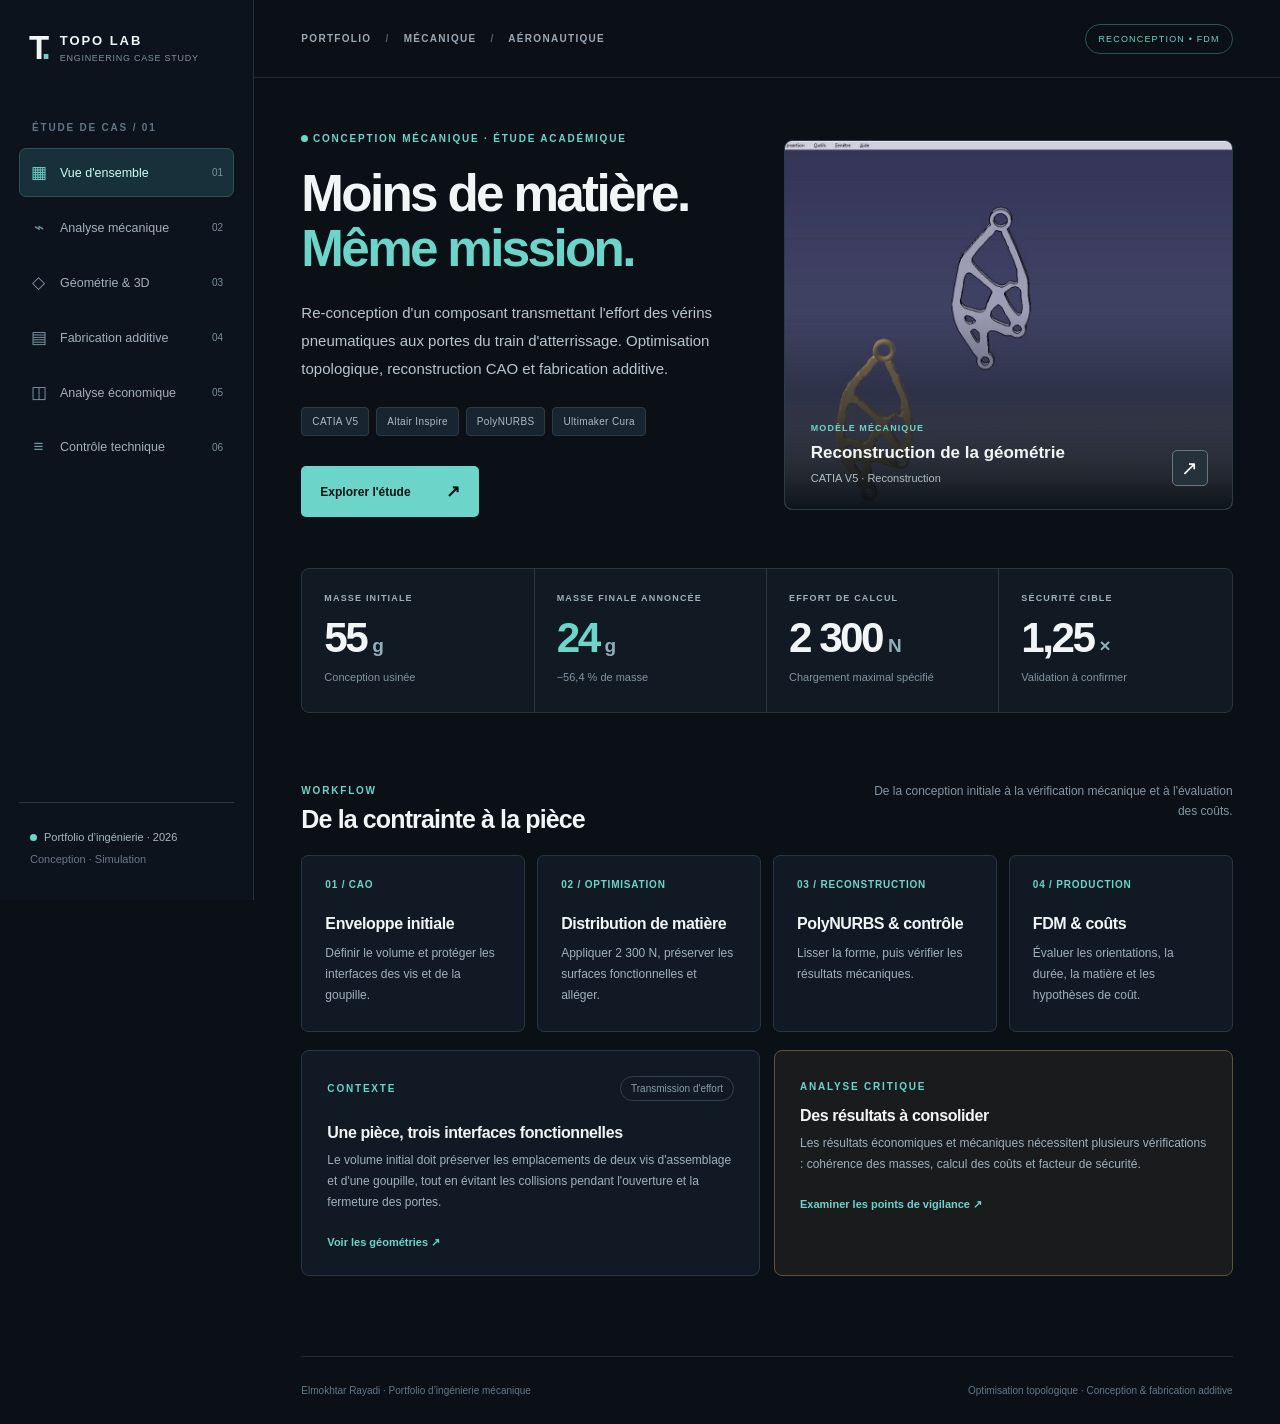
==== commit e0b7bc63: "Polish public portfolio interface and remove document-production references" ====
--- a/index.html
+++ b/index.html
@@ -20,9 +20,9 @@
         <button class="nav-btn" data-page="geometry"><span class="nav-symbol">◇</span> Géométrie & 3D <span class="nav-index">03</span></button>
         <button class="nav-btn" data-page="printing"><span class="nav-symbol">▤</span> Fabrication additive <span class="nav-index">04</span></button>
         <button class="nav-btn" data-page="economics"><span class="nav-symbol">◫</span> Analyse économique <span class="nav-index">05</span></button>
-        <button class="nav-btn" data-page="sources"><span class="nav-symbol">≡</span> Sources & limites <span class="nav-index">06</span></button>
+        <button class="nav-btn" data-page="sources"><span class="nav-symbol">≡</span> Contrôle technique <span class="nav-index">06</span></button>
       </nav>
-      <div class="sidebar-bottom"><div class="tiny-dot"></div>Prototype statique · V1.0<br><span>Compatible GitHub Pages</span></div>
+      <div class="sidebar-bottom"><div class="tiny-dot"></div>Portfolio d’ingénierie · 2026<br><span>Conception · Simulation</span></div>
     </aside>
     <div class="workspace">
       <header class="topbar"><div class="breadcrumb">PORTFOLIO <span>/</span> MÉCANIQUE <span>/</span> AÉRONAUTIQUE</div><div class="topbar-right"><span class="badge-outline">RECONCEPTION • FDM</span><button class="menu-button" id="menuToggle" aria-label="Ouvrir le menu">☰</button></div></header>
@@ -36,7 +36,7 @@
               <div class="pills"><span>CATIA V5</span><span>Altair Inspire</span><span>PolyNURBS</span><span>Ultimaker Cura</span></div>
               <button class="primary-button" data-go="mechanical">Explorer l'étude <span>↗</span></button>
             </div>
-            <div class="hero-visual"><img src="[data-uri]" alt="Capture CATIA des géométries optimisées issue du rapport" loading="eager"><div class="hero-overlay"><div><span class="microtag">FIGURE DOCUMENTÉE</span><strong>Reconstruction de la géométrie</strong><small>Source : rapport de TP, p. 8</small></div><button class="expand" data-image="[data-uri]" data-caption="Reconstruction et comparaison sous CATIA V5 — rapport de TP, p. 8" aria-label="Agrandir la capture">↗</button></div></div>
+            <div class="hero-visual"><img src="[data-uri]" alt="Géométries optimisées sous CATIA V5" loading="eager"><div class="hero-overlay"><div><span class="microtag">MODÈLE MÉCANIQUE</span><strong>Reconstruction de la géométrie</strong><small>CATIA V5 · Reconstruction</small></div><button class="expand" data-image="[data-uri]" data-caption="Reconstruction et comparaison des géométries sous CATIA V5" aria-label="Agrandir la capture">↗</button></div></div>
           </div>
           <div class="kpi-grid">
             <article class="kpi"><div class="kpi-label">MASSE INITIALE</div><div class="kpi-number">55<span>g</span></div><div class="kpi-foot">Conception usinée</div></article>
@@ -44,58 +44,58 @@
             <article class="kpi"><div class="kpi-label">EFFORT DE CALCUL</div><div class="kpi-number">2 300<span>N</span></div><div class="kpi-foot">Chargement maximal spécifié</div></article>
             <article class="kpi"><div class="kpi-label">SÉCURITÉ CIBLE</div><div class="kpi-number">1,25<span>×</span></div><div class="kpi-foot">Validation à confirmer</div></article>
           </div>
-          <div class="section-head"><div><div class="eyebrow">WORKFLOW</div><h2>De la contrainte à la pièce</h2></div><p>Chaîne méthodologique décrite dans les rapports.</p></div>
+          <div class="section-head"><div><div class="eyebrow">WORKFLOW</div><h2>De la contrainte à la pièce</h2></div><p>De la conception initiale à la vérification mécanique et à l'évaluation des coûts.</p></div>
           <div class="process-grid">
             <div class="process-card"><div class="process-num">01 / CAO</div><h3>Enveloppe initiale</h3><p>Définir le volume et protéger les interfaces des vis et de la goupille.</p></div>
             <div class="process-card"><div class="process-num">02 / OPTIMISATION</div><h3>Distribution de matière</h3><p>Appliquer 2 300 N, préserver les surfaces fonctionnelles et alléger.</p></div>
             <div class="process-card"><div class="process-num">03 / RECONSTRUCTION</div><h3>PolyNURBS & contrôle</h3><p>Lisser la forme, puis vérifier les résultats mécaniques.</p></div>
             <div class="process-card"><div class="process-num">04 / PRODUCTION</div><h3>FDM & coûts</h3><p>Évaluer les orientations, la durée, la matière et les hypothèses de coût.</p></div>
           </div>
-          <div class="bottom-grid"><article class="info-panel"><div class="panel-top"><span class="eyebrow">CONTEXTE</span><span class="pill-neutral">Transmission d'effort</span></div><h3>Une pièce, trois interfaces fonctionnelles</h3><p>Le volume initial doit préserver les emplacements de deux vis d'assemblage et d'une goupille, tout en évitant les collisions pendant l'ouverture et la fermeture des portes.</p><button class="text-link" data-go="geometry">Voir les géométries ↗</button></article><article class="info-panel alert-panel"><span class="eyebrow">TRANSPARENCE DES DONNÉES</span><h3>Des résultats à consolider</h3><p>Les rapports présentent des incohérences de coûts et de masses. Une capture de simulation laisse aussi apparaître un facteur de sécurité inférieur à la cible.</p><button class="text-link" data-go="sources">Examiner les points de vigilance ↗</button></article></div>
+          <div class="bottom-grid"><article class="info-panel"><div class="panel-top"><span class="eyebrow">CONTEXTE</span><span class="pill-neutral">Transmission d'effort</span></div><h3>Une pièce, trois interfaces fonctionnelles</h3><p>Le volume initial doit préserver les emplacements de deux vis d'assemblage et d'une goupille, tout en évitant les collisions pendant l'ouverture et la fermeture des portes.</p><button class="text-link" data-go="geometry">Voir les géométries ↗</button></article><article class="info-panel alert-panel"><span class="eyebrow">ANALYSE CRITIQUE</span><h3>Des résultats à consolider</h3><p>Les résultats économiques et mécaniques nécessitent plusieurs vérifications : cohérence des masses, calcul des coûts et facteur de sécurité.</p><button class="text-link" data-go="sources">Examiner les points de vigilance ↗</button></article></div>
         </section>
         <section class="page" id="page-mechanical" aria-labelledby="mechanical-title">
           <div class="page-heading"><div class="eyebrow">02 / ANALYSE MÉCANIQUE</div><h1 id="mechanical-title">Vérifier avant de fabriquer.</h1><p>Conditions du modèle telles que documentées. Les valeurs ci-dessous sont des paramètres et des observations de captures, pas une simulation recalculée par ce site.</p></div>
           <div class="kpi-grid compact"><article class="kpi"><div class="kpi-label">FORCE MAX.</div><div class="kpi-number">2 300<span>N</span></div></article><article class="kpi"><div class="kpi-label">ÉPAISSEUR MIN.</div><div class="kpi-number">7<span>mm</span></div></article><article class="kpi"><div class="kpi-label">FOS CIBLE</div><div class="kpi-number">1,25</div></article><article class="kpi kpi-warning"><div class="kpi-label">FOS MIN. SUR CAPTURE</div><div class="kpi-number">≈0,647</div><div class="kpi-foot">Sous la cible affichée</div></article></div>
-          <div class="split-content"><div class="media-panel"><img src="[data-uri]" alt="Capture Altair Inspire affichant une analyse de facteur de sécurité" class="full-img"><div class="figure-footer">ALTair Inspire · Capture d'analyse mécanique (rapport TP, p. 8) <button class="text-link" data-image="[data-uri]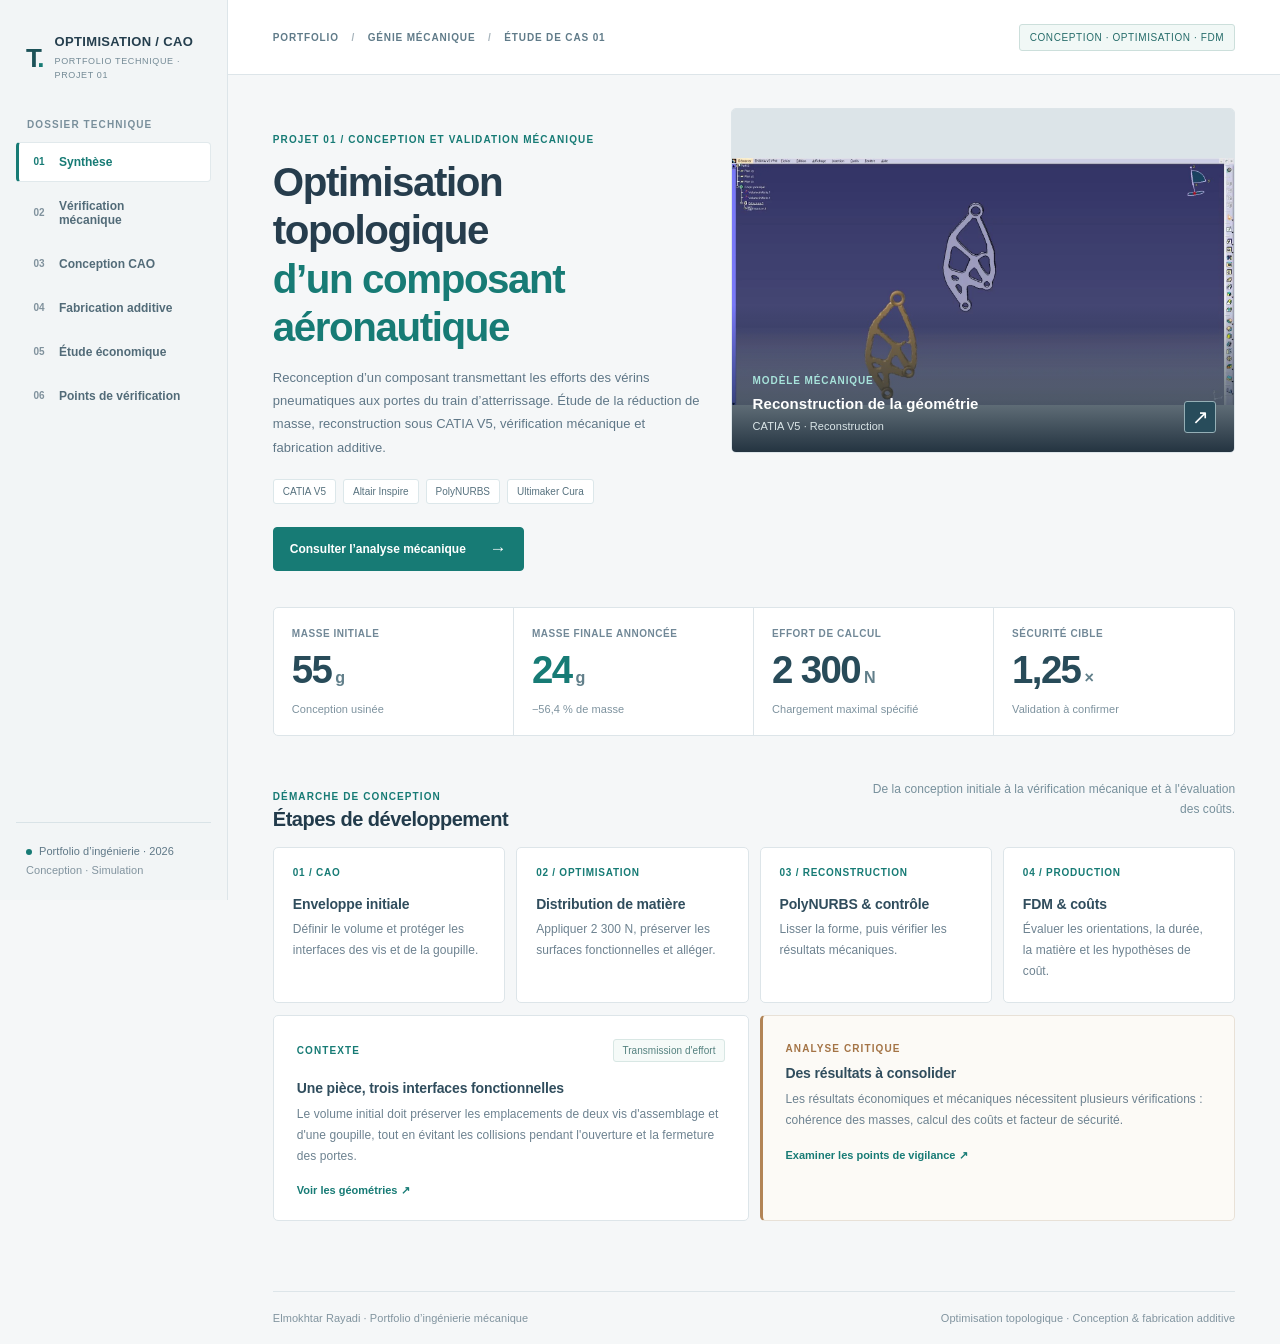
==== commit 6b291ede: "Adopt recruiter-ready technical dossier design for aerospace topology project" ====
--- a/index.html
+++ b/index.html
@@ -3,38 +3,39 @@
 <head>
   <meta charset="utf-8">
   <meta name="viewport" content="width=device-width,initial-scale=1">
-  <meta name="color-scheme" content="dark">
+  <meta name="color-scheme" content="light">
   <meta name="description" content="Étude de cas interactive : optimisation topologique d'un composant aéronautique, CAO, vérification mécanique, fabrication additive et coût.">
-  <title>TOPO / Étude de cas aéronautique</title>
-  <style>:root{--bg:#0b1017;--nav:#0c131c;--surface:#111a24;--surface2:#151f2a;--line:#293543;--sub:#98a9b7;--txt:#f2f5f6;--accent:#6cd4c9;--amber:#efbc77;--shadow:0 10px 26px rgba(0,0,0,.16)}*{box-sizing:border-box}html{scroll-behavior:smooth}body{margin:0;background:var(--bg);font-family:Inter,'Segoe UI',Arial,sans-serif;color:var(--txt);-webkit-font-smoothing:antialiased}button,select,input{font:inherit}button{cursor:pointer}a{color:inherit;text-decoration:none}img{max-width:100%;display:block}.app-shell{display:grid;grid-template-columns:254px minmax(0,1fr);min-height:100vh}.sidebar{position:sticky;top:0;height:100vh;border-right:1px solid #25313b;background:var(--nav);padding:30px 19px;display:flex;flex-direction:column;z-index:5}.brand{display:flex;align-items:center;gap:13px;padding:1px 10px 58px}.brand-glyph{font-size:33px;font-weight:850;letter-spacing:-.12em;line-height:1}.brand-glyph span{color:var(--accent)}.brand strong{display:block;font-size:13px;letter-spacing:.15em}.brand small{display:block;color:#7c90a1;font-size:9px;letter-spacing:.08em;margin-top:5px}.side-caption{color:#607588;font-size:10px;font-weight:800;letter-spacing:.18em;padding:0 13px;margin-bottom:15px}.side-nav{display:flex;flex-direction:column;gap:6px}.nav-btn{appearance:none;display:flex;align-items:center;gap:13px;border:1px solid transparent;border-radius:7px;color:#a3b0bd;background:transparent;padding:13px 10px;text-align:left;font-size:12.5px;width:100%;transition:.2s}.nav-btn:hover{background:#152330;color:#fff}.nav-btn.active{background:#183039;border-color:#315251;color:#c9fff5}.nav-symbol{font-size:17px;color:#7895a5;width:17px;text-align:center}.nav-btn.active .nav-symbol{color:var(--accent)}.nav-index{margin-left:auto;font-size:10px;color:#78909d}.sidebar-bottom{border-top:1px solid #2a3742;color:#a5b8c1;padding:24px 11px 0;margin-top:auto;font-size:11px;line-height:1.95}.sidebar-bottom span{color:#657a8b}.sidebar-bottom .tiny-dot{display:inline-block;margin-right:7px}.workspace{min-width:0}.topbar{height:78px;padding:0 clamp(24px,3.7vw,67px);display:flex;align-items:center;justify-content:space-between;border-bottom:1px solid #202d38;background:rgba(11,16,23,.91)}.breadcrumb{font-size:10px;letter-spacing:.13em;font-weight:780;color:#9aa9b4}.breadcrumb span{padding:0 10px;color:#4d6172}.topbar-right{display:flex;align-items:center;gap:12px}.badge-outline{font-size:9px;letter-spacing:.13em;color:var(--accent);border:1px solid #2b5555;border-radius:50px;padding:9px 12px}.menu-button{display:none;background:none;border:0;color:white;font-size:20px}main{margin:0 auto;padding:42px clamp(24px,3.7vw,67px) 80px;max-width:1670px}.page{display:none;animation:appear .2s ease}.page.active{display:block}@keyframes appear{from{opacity:.2;transform:translateY(7px)}to{opacity:1;transform:translateY(0)}}.intro-grid{display:grid;grid-template-columns:.98fr 1.02fr;gap:clamp(25px,4vw,70px);min-height:410px;align-items:center}.eyebrow{font-size:10px;font-weight:850;color:var(--accent);letter-spacing:.18em;text-transform:uppercase}.tiny-dot{height:7px;width:7px;border-radius:50%;display:inline-block;background:var(--accent)}.intro-copy h1,.page-heading h1{font-size:clamp(38px,4vw,66px);line-height:1.09;letter-spacing:-.052em;font-weight:760;margin:22px 0}.intro-copy h1 em{font-style:normal;color:var(--accent)}.lead{max-width:570px;font-size:15px;line-height:1.85;color:#b8c5cf}.pills{display:flex;gap:7px;flex-wrap:wrap;margin-top:25px}.pills span{padding:8px 10px;background:#18242f;color:#aabcc6;font-size:10px;letter-spacing:.035em;border:1px solid #2b3b46;border-radius:4px}.primary-button{margin-top:30px;background:var(--accent);color:#081414;border:none;padding:15px 19px;font-size:12px;border-radius:5px;font-weight:850;display:inline-flex;gap:35px;align-items:center;transition:.2s}.primary-button:hover{background:#b0f1e9;transform:translateY(-1px)}.primary-button span{font-size:17px}.hero-visual{position:relative;background:#161e28;height:370px;min-width:0;overflow:hidden;border:1px solid #2c3b48;border-radius:8px}.hero-visual::before{content:'';position:absolute;z-index:1;inset:0;background:linear-gradient(0deg,rgba(7,13,19,.96),transparent 54%)}.hero-visual img{width:100%;height:100%;object-fit:cover;object-position:49% 51%;filter:saturate(.73)}.hero-overlay{position:absolute;left:26px;bottom:23px;right:24px;z-index:2;display:flex;justify-content:space-between;align-items:end;gap:10px}.hero-overlay strong{display:block;margin:8px 0 5px;font-size:17px}.hero-overlay small{font-size:11px;color:#b0bdc3}.microtag{font-size:9px;letter-spacing:.12em;color:var(--accent);font-weight:800}.expand{width:36px;height:36px;border:1px solid #65777f;background:#25323b;color:white;border-radius:5px;font-size:20px}.kpi-grid{display:grid;grid-template-columns:repeat(4,minmax(0,1fr));margin:38px 0 56px;border:1px solid var(--line);border-radius:8px;overflow:hidden;background:#111923}.kpi{padding:24px 22px 20px;border-right:1px solid var(--line);min-height:143px}.kpi:last-child{border-right:none}.kpi-label{color:#9db0be;font-size:9px;font-weight:850;letter-spacing:.13em}.kpi-number{font-weight:720;font-size:clamp(29px,3.3vw,45px);letter-spacing:-.06em;margin-top:11px;line-height:1.15}.kpi-number span{margin-left:6px;color:#92aebc;font-size:.45em;letter-spacing:0}.kpi-accent .kpi-number{color:var(--accent)}.kpi-warning .kpi-number{color:var(--amber)}.kpi-foot{font-size:11px;color:#8195a3;margin-top:8px}.section-head{display:flex;justify-content:space-between;align-items:end;gap:20px;margin:41px 0 21px}.section-head h2{font-size:25px;letter-spacing:-.035em;font-weight:700;margin:9px 0 0}.section-head p{font-size:12px;color:#8296a4;max-width:380px;text-align:right;line-height:1.7}.process-grid{display:grid;grid-template-columns:repeat(4,minmax(0,1fr));gap:12px}.process-card{background:var(--surface);border:1px solid var(--line);border-radius:7px;padding:23px;min-height:177px}.process-num{font-size:10px;letter-spacing:.08em;color:var(--accent);font-weight:800;margin-bottom:25px}.process-card h3,.info-panel h3{font-size:16px;letter-spacing:-.025em;margin:0 0 10px}.process-card p,.info-panel p{color:#9fb0bd;font-size:12px;line-height:1.75;margin:0}.bottom-grid{display:grid;grid-template-columns:1fr 1fr;gap:14px;margin-top:18px}.info-panel,.detail-panel,.chart-panel,.doe-panel{border:1px solid var(--line);background:var(--surface);border-radius:8px;padding:25px}.info-panel .panel-top{margin-bottom:23px}.panel-top{display:flex;justify-content:space-between;align-items:center;gap:12px}.pill-neutral{border:1px solid #30414b;border-radius:20px;padding:6px 10px;font-size:10px;color:#889ea9}.info-panel h3{margin:13px 0 8px}.text-link{border:none;background:none;color:var(--accent);padding:0;margin-top:23px;font-weight:800;font-size:11px}.alert-panel{border-color:#615237;background:#191b1d}.page-heading{margin-bottom:30px}.page-heading h1{font-size:clamp(36px,3.3vw,52px);margin:13px 0}.page-heading p{font-size:13px;line-height:1.8;max-width:750px;color:#9eafbe}.compact{margin:0 0 28px}.split-content{display:grid;grid-template-columns:1.28fr .72fr;gap:16px;margin:20px 0 26px}.media-panel{background:var(--surface);border:1px solid var(--line);border-radius:8px;overflow:hidden;min-width:0}.full-img{height:330px;width:100%;object-fit:contain;background:#d9e1e7}.figure-footer{padding:15px 17px;display:flex;align-items:center;justify-content:space-between;gap:10px;color:#869ba9;font-size:10px}.figure-footer .text-link{margin:0}.detail-panel h2{font-size:22px;letter-spacing:-.04em;margin:15px 0}.detail-panel p{font-size:13px;color:#a4b5c3;line-height:1.85}.warning-text{font-size:12px;color:#efc995;border:1px solid #675139;background:#2b241c;padding:14px 16px;border-radius:6px;line-height:1.7}.safety-scale{margin:28px 0}.scale-head{display:flex;justify-content:space-between;color:#b0bfc6;font-size:11px;margin-bottom:11px}.scale-head strong{color:var(--amber)}.scale-track{position:relative;height:9px;background:#34424b;border-radius:5px}.scale-fill{position:absolute;height:9px;width:40.44%;background:var(--amber);border-radius:5px}.scale-target{position:absolute;left:78.125%;height:21px;width:2px;background:#ecf1f4;top:-6px}.scale-caption{display:flex;justify-content:space-between;font-size:10px;margin-top:12px;color:#77919f}.spec-grid{display:grid;grid-template-columns:repeat(4,1fr);border:1px solid var(--line);background:var(--surface);border-radius:7px;margin-bottom:24px;overflow:hidden}.spec-grid div{border-right:1px solid var(--line);padding:21px}.spec-grid div:last-child{border:0}.spec-grid span{display:block;color:#90a3b0;font-size:11px;margin-bottom:11px}.spec-grid strong{font-size:21px;letter-spacing:-.04em}.geometry-split{grid-template-columns:1.2fr .8fr}.viewer-top{display:flex;align-items:center;justify-content:space-between;padding:15px 19px;border-bottom:1px solid var(--line)}.viewer-top strong{font-size:12px}.viewer-top span{color:#7e9aa5;font-size:10px}.viewer{position:relative;height:420px;overflow:hidden;background:radial-gradient(ellipse at center,#243141,#121d2a 72%)}.viewer img{height:100%;width:100%;object-fit:contain;filter:saturate(.8)}.viewer canvas{width:100%;height:100%;display:block;touch-action:none}.viewer canvas[hidden]{display:none}.viewer-help{position:absolute;bottom:13px;left:15px;background:rgba(11,20,27,.88);padding:9px 11px;border:1px solid #44505e;border-radius:4px;font-size:10px;color:#c0d1d9;pointer-events:none}.viewer-controls{padding:15px;display:flex;align-items:center;flex-wrap:wrap;gap:12px}.file-button{cursor:pointer;background:var(--accent);color:#101b1e;font-size:11px;font-weight:800;padding:11px 13px;border-radius:4px}.ghost-button{background:none;color:#b6c9cf;border:1px solid #3b4b56;border-radius:4px;padding:10px 12px;font-size:11px}.ghost-button:disabled{color:#50636e;cursor:not-allowed}.viewer-controls>span{font-size:10px;color:#8095a4;margin-left:auto}.mini-steps{margin:28px 0}.mini-steps div{padding:14px 0;border-top:1px solid var(--line);display:grid;grid-template-columns:37px 1fr;align-items:center}.mini-steps div span{color:var(--accent);font-size:11px;font-weight:800;grid-row:span 2}.mini-steps div strong{font-size:13px}.mini-steps div small{font-size:11px;color:#8c9eac;display:block;margin-top:3px}.note{font-size:11px!important;color:#839baa!important}.gallery{display:grid;grid-template-columns:repeat(3,1fr);gap:15px}.gallery-card{background:var(--surface);border:1px solid var(--line);border-radius:8px;padding:0;overflow:hidden;text-align:left;color:var(--txt)}.gallery-card img{height:195px;width:100%;object-fit:cover;transition:.25s;filter:saturate(.78)}.gallery-card:hover img{transform:scale(1.035)}.gallery-card span{display:block;padding:15px 17px;font-size:12px}.gallery-card b{float:right;color:var(--accent)}.doe-panel{padding:0}.filters{padding:18px;display:flex;align-items:end;flex-wrap:wrap;gap:14px;border-bottom:1px solid var(--line)}.filters label{display:flex;flex-direction:column;color:#91a7b1;font-size:10px;gap:7px}select{background:#1b2935;border:1px solid #41515d;color:#e9f1f5;padding:9px 13px;border-radius:4px;min-width:132px}.filters .ghost-button{margin-left:auto}.table-wrap{overflow:auto}table{width:100%;border-collapse:collapse;white-space:nowrap;font-size:12px}th{text-transform:uppercase;letter-spacing:.09em;color:#8ba0af;font-size:10px;font-weight:800;text-align:left;padding:16px 22px;background:#15212c}td{border-top:1px solid #2a3640;padding:14px 22px;color:#d7e2e6}td:first-child{font-weight:750;color:var(--accent)}tbody tr:hover{background:#1b2b35}.td-missing{color:var(--amber);font-size:11px}.table-notes{padding:16px 20px;font-size:11px;color:#8da0ad;line-height:1.75;border-top:1px solid var(--line)}.economics-grid{display:grid;grid-template-columns:1.05fr .95fr;gap:16px}.slider-field{margin:26px 0}.slider-field label{display:flex;justify-content:space-between;gap:10px;font-size:12px;color:#b5c7d1;margin-bottom:15px}.slider-field output{color:var(--accent);font-weight:800}input[type=range]{appearance:none;width:100%;height:4px;background:#344954;border-radius:5px;cursor:pointer}input[type=range]::-webkit-slider-thumb{appearance:none;width:15px;height:15px;border-radius:50%;background:var(--accent);border:3px solid #193f42}input[type=range]::-moz-range-thumb{height:15px;width:15px;border:0;border-radius:50%;background:var(--accent)}.range-hints{display:flex;justify-content:space-between;color:#738a99;margin-top:8px;font-size:10px}.reset-link{font-size:11px;color:#8fabb4;border:0;background:none}.constants{margin-top:26px;border-top:1px solid var(--line);padding-top:20px;display:grid;grid-template-columns:1fr 1fr;gap:17px;color:#93a7b2;font-size:11px}.constants b{display:block;color:#e0e9ed;margin-top:6px;font-size:13px}.cost-results{display:flex;flex-direction:column;gap:12px}.financial-row{background:var(--surface);border:1px solid var(--line);padding:22px 24px;border-radius:7px}.financial-row>span{font-size:10px;letter-spacing:.12em;color:#a7bec9;font-weight:800}.financial-row>strong{display:block;font-size:35px;letter-spacing:-.045em;margin:14px 0 8px}.financial-row small{color:#738996;font-size:11px}.saving-row{background:#173132;border:1px solid #2c5551;border-radius:7px;padding:21px 24px;display:flex;flex-direction:column}.saving-row span{font-size:11px;color:#a7ddd5}.saving-row strong{font-size:30px;color:var(--accent);margin-top:8px;letter-spacing:-.045em}.chart-panel{padding:26px}.chart-legend{display:flex;gap:25px;color:#acbec7;font-size:11px;margin-bottom:24px}.chart-legend span{display:flex;align-items:center;gap:8px}.chart-legend i{height:9px;width:9px;border-radius:2px}.legend-old{background:#6d8592}.legend-new{background:var(--accent)}.cost-chart-row{display:grid;grid-template-columns:130px 1fr;gap:22px;align-items:center;margin:20px 0}.cost-chart-row>span{font-size:11px;color:#9bb0ba}.bars{display:flex;flex-direction:column;gap:7px}.bar-track{height:14px;background:#24333d;position:relative;border-radius:3px}.bar-track>div{height:100%;min-width:2px;border-radius:3px;display:flex;align-items:center;justify-content:flex-end;padding-right:7px;color:#0b1717;font-size:9px;font-weight:850;white-space:nowrap}.bar-track.old>div{background:#6d8592;color:#e9f2f5}.bar-track.new>div{background:var(--accent)}.chart-foot{color:#819aa8;line-height:1.75;font-size:11px;margin:23px 0 0}.note-card{margin-top:18px;padding:24px;border-left:2px solid #597780;background:#101a23;color:#9eb1bd}.note-card p{font-size:12px;line-height:1.85}.source-grid{display:grid;grid-template-columns:repeat(3,1fr);gap:14px}.source-card{background:var(--surface);border:1px solid var(--line);border-radius:7px;padding:25px;min-height:222px}.source-card>span{font-size:9px;letter-spacing:.15em;color:var(--accent);font-weight:850}.source-card h3{font-size:17px;line-height:1.4}.source-card p{font-size:12px;color:#95aaba;line-height:1.7}.source-card small{font-size:10px;color:#718d9b}.issues{border:1px solid var(--line);border-radius:8px;overflow:hidden;margin-bottom:22px}.issue{display:grid;grid-template-columns:44px 1fr auto;gap:16px;align-items:start;padding:22px;border-bottom:1px solid var(--line);background:var(--surface)}.issue:last-child{border:0}.issue-mark{font-size:12px;color:var(--accent);font-weight:800}.issue h3{font-size:14px;margin:0 0 7px}.issue p{font-size:12px;line-height:1.7;color:#a0b2be;margin:0}.issue>strong{color:var(--amber);white-space:nowrap;font-size:9px;letter-spacing:.06em}.footer{border-top:1px solid #1e2b36;margin:0 clamp(24px,3.7vw,67px);display:flex;justify-content:space-between;gap:15px;padding:28px 0;color:#60798a;font-size:10px}.image-dialog{position:fixed;max-width:min(96vw,1300px);max-height:92vh;background:#101822;padding:12px;border:1px solid #4c5d66;border-radius:9px;color:#cad7df;box-shadow:0 24px 100px #000c}.image-dialog::backdrop{background:#000b}.image-dialog img{max-height:77vh;max-width:100%;object-fit:contain;margin:auto}.image-dialog p{font-size:12px;padding:0 10px}.close-dialog{position:absolute;top:16px;right:16px;background:#19252ddf;border:1px solid #667780;color:white;font-size:26px;width:36px;height:36px;border-radius:4px}@media(max-width:1200px){.app-shell{grid-template-columns:220px minmax(0,1fr)}.sidebar{padding-left:13px;padding-right:13px}.intro-grid{grid-template-columns:1fr}.hero-visual{height:350px}.process-grid{grid-template-columns:repeat(2,1fr)}.split-content{grid-template-columns:1fr}.geometry-split{grid-template-columns:1fr}.kpi{padding:20px 15px}}@media(max-width:820px){.app-shell{grid-template-columns:1fr}.sidebar{position:fixed;transform:translateX(-100%);width:270px;transition:.25s;box-shadow:20px 0 40px #0009}.sidebar.open{transform:none}.topbar{height:64px}.menu-button{display:block}.breadcrumb{font-size:9px}.badge-outline{display:none}main{padding-top:30px}.kpi-grid{grid-template-columns:repeat(2,1fr)}.kpi:nth-child(2){border-right:0}.kpi:nth-child(-n+2){border-bottom:1px solid var(--line)}.economics-grid{grid-template-columns:1fr}.source-grid{grid-template-columns:1fr}.gallery{grid-template-columns:1fr 1fr}.intro-copy h1{font-size:46px}.bottom-grid{grid-template-columns:1fr}.footer{flex-direction:column}}@media(max-width:550px){.process-grid,.gallery,.spec-grid{grid-template-columns:1fr}.intro-copy h1{font-size:38px}.hero-visual{height:295px}.kpi-number{font-size:31px}.spec-grid div{border-bottom:1px solid var(--line);border-right:0}.section-head{display:block}.section-head p{text-align:left}.hero-overlay strong{font-size:14px}.issue{grid-template-columns:30px 1fr}.issue>strong{grid-column:2}.cost-chart-row{grid-template-columns:85px 1fr;gap:10px}.viewer{height:300px}}
+  <title>Optimisation topologique aéronautique | Dossier technique</title>
+  <style>:root{--bg:#0b1017;--nav:#0c131c;--surface:#111a24;--surface2:#151f2a;--line:#293543;--sub:#98a9b7;--txt:#f2f5f6;--accent:#6cd4c9;--amber:#efbc77;--shadow:0 10px 26px rgba(0,0,0,.16)}*{box-sizing:border-box}html{scroll-behavior:smooth}body{margin:0;background:var(--bg);font-family:Inter,'Segoe UI',Arial,sans-serif;color:var(--txt);-webkit-font-smoothing:antialiased}button,select,input{font:inherit}button{cursor:pointer}a{color:inherit;text-decoration:none}img{max-width:100%;display:block}.app-shell{display:grid;grid-template-columns:254px minmax(0,1fr);min-height:100vh}.sidebar{position:sticky;top:0;height:100vh;border-right:1px solid #25313b;background:var(--nav);padding:30px 19px;display:flex;flex-direction:column;z-index:5}.brand{display:flex;align-items:center;gap:13px;padding:1px 10px 58px}.brand-glyph{font-size:33px;font-weight:850;letter-spacing:-.12em;line-height:1}.brand-glyph span{color:var(--accent)}.brand strong{display:block;font-size:13px;letter-spacing:.15em}.brand small{display:block;color:#7c90a1;font-size:9px;letter-spacing:.08em;margin-top:5px}.side-caption{color:#607588;font-size:10px;font-weight:800;letter-spacing:.18em;padding:0 13px;margin-bottom:15px}.side-nav{display:flex;flex-direction:column;gap:6px}.nav-btn{appearance:none;display:flex;align-items:center;gap:13px;border:1px solid transparent;border-radius:7px;color:#a3b0bd;background:transparent;padding:13px 10px;text-align:left;font-size:12.5px;width:100%;transition:.2s}.nav-btn:hover{background:#152330;color:#fff}.nav-btn.active{background:#183039;border-color:#315251;color:#c9fff5}.nav-symbol{font-size:17px;color:#7895a5;width:17px;text-align:center}.nav-btn.active .nav-symbol{color:var(--accent)}.nav-index{margin-left:auto;font-size:10px;color:#78909d}.sidebar-bottom{border-top:1px solid #2a3742;color:#a5b8c1;padding:24px 11px 0;margin-top:auto;font-size:11px;line-height:1.95}.sidebar-bottom span{color:#657a8b}.sidebar-bottom .tiny-dot{display:inline-block;margin-right:7px}.workspace{min-width:0}.topbar{height:78px;padding:0 clamp(24px,3.7vw,67px);display:flex;align-items:center;justify-content:space-between;border-bottom:1px solid #202d38;background:rgba(11,16,23,.91)}.breadcrumb{font-size:10px;letter-spacing:.13em;font-weight:780;color:#9aa9b4}.breadcrumb span{padding:0 10px;color:#4d6172}.topbar-right{display:flex;align-items:center;gap:12px}.badge-outline{font-size:9px;letter-spacing:.13em;color:var(--accent);border:1px solid #2b5555;border-radius:50px;padding:9px 12px}.menu-button{display:none;background:none;border:0;color:white;font-size:20px}main{margin:0 auto;padding:42px clamp(24px,3.7vw,67px) 80px;max-width:1670px}.page{display:none;animation:appear .2s ease}.page.active{display:block}@keyframes appear{from{opacity:.2;transform:translateY(7px)}to{opacity:1;transform:translateY(0)}}.intro-grid{display:grid;grid-template-columns:.98fr 1.02fr;gap:clamp(25px,4vw,70px);min-height:410px;align-items:center}.eyebrow{font-size:10px;font-weight:850;color:var(--accent);letter-spacing:.18em;text-transform:uppercase}.tiny-dot{height:7px;width:7px;border-radius:50%;display:inline-block;background:var(--accent)}.intro-copy h1,.page-heading h1{font-size:clamp(38px,4vw,66px);line-height:1.09;letter-spacing:-.052em;font-weight:760;margin:22px 0}.intro-copy h1 em{font-style:normal;color:var(--accent)}.lead{max-width:570px;font-size:15px;line-height:1.85;color:#b8c5cf}.pills{display:flex;gap:7px;flex-wrap:wrap;margin-top:25px}.pills span{padding:8px 10px;background:#18242f;color:#aabcc6;font-size:10px;letter-spacing:.035em;border:1px solid #2b3b46;border-radius:4px}.primary-button{margin-top:30px;background:var(--accent);color:#081414;border:none;padding:15px 19px;font-size:12px;border-radius:5px;font-weight:850;display:inline-flex;gap:35px;align-items:center;transition:.2s}.primary-button:hover{background:#b0f1e9;transform:translateY(-1px)}.primary-button span{font-size:17px}.hero-visual{position:relative;background:#161e28;height:370px;min-width:0;overflow:hidden;border:1px solid #2c3b48;border-radius:8px}.hero-visual::before{content:'';position:absolute;z-index:1;inset:0;background:linear-gradient(0deg,rgba(7,13,19,.96),transparent 54%)}.hero-visual img{width:100%;height:100%;object-fit:cover;object-position:49% 51%;filter:saturate(.73)}.hero-overlay{position:absolute;left:26px;bottom:23px;right:24px;z-index:2;display:flex;justify-content:space-between;align-items:end;gap:10px}.hero-overlay strong{display:block;margin:8px 0 5px;font-size:17px}.hero-overlay small{font-size:11px;color:#b0bdc3}.microtag{font-size:9px;letter-spacing:.12em;color:var(--accent);font-weight:800}.expand{width:36px;height:36px;border:1px solid #65777f;background:#25323b;color:white;border-radius:5px;font-size:20px}.kpi-grid{display:grid;grid-template-columns:repeat(4,minmax(0,1fr));margin:38px 0 56px;border:1px solid var(--line);border-radius:8px;overflow:hidden;background:#111923}.kpi{padding:24px 22px 20px;border-right:1px solid var(--line);min-height:143px}.kpi:last-child{border-right:none}.kpi-label{color:#9db0be;font-size:9px;font-weight:850;letter-spacing:.13em}.kpi-number{font-weight:720;font-size:clamp(29px,3.3vw,45px);letter-spacing:-.06em;margin-top:11px;line-height:1.15}.kpi-number span{margin-left:6px;color:#92aebc;font-size:.45em;letter-spacing:0}.kpi-accent .kpi-number{color:var(--accent)}.kpi-warning .kpi-number{color:var(--amber)}.kpi-foot{font-size:11px;color:#8195a3;margin-top:8px}.section-head{display:flex;justify-content:space-between;align-items:end;gap:20px;margin:41px 0 21px}.section-head h2{font-size:25px;letter-spacing:-.035em;font-weight:700;margin:9px 0 0}.section-head p{font-size:12px;color:#8296a4;max-width:380px;text-align:right;line-height:1.7}.process-grid{display:grid;grid-template-columns:repeat(4,minmax(0,1fr));gap:12px}.process-card{background:var(--surface);border:1px solid var(--line);border-radius:7px;padding:23px;min-height:177px}.process-num{font-size:10px;letter-spacing:.08em;color:var(--accent);font-weight:800;margin-bottom:25px}.process-card h3,.info-panel h3{font-size:16px;letter-spacing:-.025em;margin:0 0 10px}.process-card p,.info-panel p{color:#9fb0bd;font-size:12px;line-height:1.75;margin:0}.bottom-grid{display:grid;grid-template-columns:1fr 1fr;gap:14px;margin-top:18px}.info-panel,.detail-panel,.chart-panel,.doe-panel{border:1px solid var(--line);background:var(--surface);border-radius:8px;padding:25px}.info-panel .panel-top{margin-bottom:23px}.panel-top{display:flex;justify-content:space-between;align-items:center;gap:12px}.pill-neutral{border:1px solid #30414b;border-radius:20px;padding:6px 10px;font-size:10px;color:#889ea9}.info-panel h3{margin:13px 0 8px}.text-link{border:none;background:none;color:var(--accent);padding:0;margin-top:23px;font-weight:800;font-size:11px}.alert-panel{border-color:#615237;background:#191b1d}.page-heading{margin-bottom:30px}.page-heading h1{font-size:clamp(36px,3.3vw,52px);margin:13px 0}.page-heading p{font-size:13px;line-height:1.8;max-width:750px;color:#9eafbe}.compact{margin:0 0 28px}.split-content{display:grid;grid-template-columns:1.28fr .72fr;gap:16px;margin:20px 0 26px}.media-panel{background:var(--surface);border:1px solid var(--line);border-radius:8px;overflow:hidden;min-width:0}.full-img{height:330px;width:100%;object-fit:contain;background:#d9e1e7}.figure-footer{padding:15px 17px;display:flex;align-items:center;justify-content:space-between;gap:10px;color:#869ba9;font-size:10px}.figure-footer .text-link{margin:0}.detail-panel h2{font-size:22px;letter-spacing:-.04em;margin:15px 0}.detail-panel p{font-size:13px;color:#a4b5c3;line-height:1.85}.warning-text{font-size:12px;color:#efc995;border:1px solid #675139;background:#2b241c;padding:14px 16px;border-radius:6px;line-height:1.7}.safety-scale{margin:28px 0}.scale-head{display:flex;justify-content:space-between;color:#b0bfc6;font-size:11px;margin-bottom:11px}.scale-head strong{color:var(--amber)}.scale-track{position:relative;height:9px;background:#34424b;border-radius:5px}.scale-fill{position:absolute;height:9px;width:40.44%;background:var(--amber);border-radius:5px}.scale-target{position:absolute;left:78.125%;height:21px;width:2px;background:#ecf1f4;top:-6px}.scale-caption{display:flex;justify-content:space-between;font-size:10px;margin-top:12px;color:#77919f}.spec-grid{display:grid;grid-template-columns:repeat(4,1fr);border:1px solid var(--line);background:var(--surface);border-radius:7px;margin-bottom:24px;overflow:hidden}.spec-grid div{border-right:1px solid var(--line);padding:21px}.spec-grid div:last-child{border:0}.spec-grid span{display:block;color:#90a3b0;font-size:11px;margin-bottom:11px}.spec-grid strong{font-size:21px;letter-spacing:-.04em}.geometry-split{grid-template-columns:1.2fr .8fr}.viewer-top{display:flex;align-items:center;justify-content:space-between;padding:15px 19px;border-bottom:1px solid var(--line)}.viewer-top strong{font-size:12px}.viewer-top span{color:#7e9aa5;font-size:10px}.viewer{position:relative;height:420px;overflow:hidden;background:radial-gradient(ellipse at center,#243141,#121d2a 72%)}.viewer img{height:100%;width:100%;object-fit:contain;filter:saturate(.8)}.viewer canvas{width:100%;height:100%;display:block;touch-action:none}.viewer canvas[hidden]{display:none}.viewer-help{position:absolute;bottom:13px;left:15px;background:rgba(11,20,27,.88);padding:9px 11px;border:1px solid #44505e;border-radius:4px;font-size:10px;color:#c0d1d9;pointer-events:none}.viewer-controls{padding:15px;display:flex;align-items:center;flex-wrap:wrap;gap:12px}.file-button{cursor:pointer;background:var(--accent);color:#101b1e;font-size:11px;font-weight:800;padding:11px 13px;border-radius:4px}.ghost-button{background:none;color:#b6c9cf;border:1px solid #3b4b56;border-radius:4px;padding:10px 12px;font-size:11px}.ghost-button:disabled{color:#50636e;cursor:not-allowed}.viewer-controls>span{font-size:10px;color:#8095a4;margin-left:auto}.mini-steps{margin:28px 0}.mini-steps div{padding:14px 0;border-top:1px solid var(--line);display:grid;grid-template-columns:37px 1fr;align-items:center}.mini-steps div span{color:var(--accent);font-size:11px;font-weight:800;grid-row:span 2}.mini-steps div strong{font-size:13px}.mini-steps div small{font-size:11px;color:#8c9eac;display:block;margin-top:3px}.note{font-size:11px!important;color:#839baa!important}.gallery{display:grid;grid-template-columns:repeat(3,1fr);gap:15px}.gallery-card{background:var(--surface);border:1px solid var(--line);border-radius:8px;padding:0;overflow:hidden;text-align:left;color:var(--txt)}.gallery-card img{height:195px;width:100%;object-fit:cover;transition:.25s;filter:saturate(.78)}.gallery-card:hover img{transform:scale(1.035)}.gallery-card span{display:block;padding:15px 17px;font-size:12px}.gallery-card b{float:right;color:var(--accent)}.doe-panel{padding:0}.filters{padding:18px;display:flex;align-items:end;flex-wrap:wrap;gap:14px;border-bottom:1px solid var(--line)}.filters label{display:flex;flex-direction:column;color:#91a7b1;font-size:10px;gap:7px}select{background:#1b2935;border:1px solid #41515d;color:#e9f1f5;padding:9px 13px;border-radius:4px;min-width:132px}.filters .ghost-button{margin-left:auto}.table-wrap{overflow:auto}table{width:100%;border-collapse:collapse;white-space:nowrap;font-size:12px}th{text-transform:uppercase;letter-spacing:.09em;color:#8ba0af;font-size:10px;font-weight:800;text-align:left;padding:16px 22px;background:#15212c}td{border-top:1px solid #2a3640;padding:14px 22px;color:#d7e2e6}td:first-child{font-weight:750;color:var(--accent)}tbody tr:hover{background:#1b2b35}.td-missing{color:var(--amber);font-size:11px}.table-notes{padding:16px 20px;font-size:11px;color:#8da0ad;line-height:1.75;border-top:1px solid var(--line)}.economics-grid{display:grid;grid-template-columns:1.05fr .95fr;gap:16px}.slider-field{margin:26px 0}.slider-field label{display:flex;justify-content:space-between;gap:10px;font-size:12px;color:#b5c7d1;margin-bottom:15px}.slider-field output{color:var(--accent);font-weight:800}input[type=range]{appearance:none;width:100%;height:4px;background:#344954;border-radius:5px;cursor:pointer}input[type=range]::-webkit-slider-thumb{appearance:none;width:15px;height:15px;border-radius:50%;background:var(--accent);border:3px solid #193f42}input[type=range]::-moz-range-thumb{height:15px;width:15px;border:0;border-radius:50%;background:var(--accent)}.range-hints{display:flex;justify-content:space-between;color:#738a99;margin-top:8px;font-size:10px}.reset-link{font-size:11px;color:#8fabb4;border:0;background:none}.constants{margin-top:26px;border-top:1px solid var(--line);padding-top:20px;display:grid;grid-template-columns:1fr 1fr;gap:17px;color:#93a7b2;font-size:11px}.constants b{display:block;color:#e0e9ed;margin-top:6px;font-size:13px}.cost-results{display:flex;flex-direction:column;gap:12px}.financial-row{background:var(--surface);border:1px solid var(--line);padding:22px 24px;border-radius:7px}.financial-row>span{font-size:10px;letter-spacing:.12em;color:#a7bec9;font-weight:800}.financial-row>strong{display:block;font-size:35px;letter-spacing:-.045em;margin:14px 0 8px}.financial-row small{color:#738996;font-size:11px}.saving-row{background:#173132;border:1px solid #2c5551;border-radius:7px;padding:21px 24px;display:flex;flex-direction:column}.saving-row span{font-size:11px;color:#a7ddd5}.saving-row strong{font-size:30px;color:var(--accent);margin-top:8px;letter-spacing:-.045em}.chart-panel{padding:26px}.chart-legend{display:flex;gap:25px;color:#acbec7;font-size:11px;margin-bottom:24px}.chart-legend span{display:flex;align-items:center;gap:8px}.chart-legend i{height:9px;width:9px;border-radius:2px}.legend-old{background:#6d8592}.legend-new{background:var(--accent)}.cost-chart-row{display:grid;grid-template-columns:130px 1fr;gap:22px;align-items:center;margin:20px 0}.cost-chart-row>span{font-size:11px;color:#9bb0ba}.bars{display:flex;flex-direction:column;gap:7px}.bar-track{height:14px;background:#24333d;position:relative;border-radius:3px}.bar-track>div{height:100%;min-width:2px;border-radius:3px;display:flex;align-items:center;justify-content:flex-end;padding-right:7px;color:#0b1717;font-size:9px;font-weight:850;white-space:nowrap}.bar-track.old>div{background:#6d8592;color:#e9f2f5}.bar-track.new>div{background:var(--accent)}.chart-foot{color:#819aa8;line-height:1.75;font-size:11px;margin:23px 0 0}.note-card{margin-top:18px;padding:24px;border-left:2px solid #597780;background:#101a23;color:#9eb1bd}.note-card p{font-size:12px;line-height:1.85}.controle-grid{display:grid;grid-template-columns:repeat(3,1fr);gap:14px}.controle-card{background:var(--surface);border:1px solid var(--line);border-radius:7px;padding:25px;min-height:222px}.controle-card>span{font-size:9px;letter-spacing:.15em;color:var(--accent);font-weight:850}.controle-card h3{font-size:17px;line-height:1.4}.controle-card p{font-size:12px;color:#95aaba;line-height:1.7}.controle-card small{font-size:10px;color:#718d9b}.issues{border:1px solid var(--line);border-radius:8px;overflow:hidden;margin-bottom:22px}.issue{display:grid;grid-template-columns:44px 1fr auto;gap:16px;align-items:start;padding:22px;border-bottom:1px solid var(--line);background:var(--surface)}.issue:last-child{border:0}.issue-mark{font-size:12px;color:var(--accent);font-weight:800}.issue h3{font-size:14px;margin:0 0 7px}.issue p{font-size:12px;line-height:1.7;color:#a0b2be;margin:0}.issue>strong{color:var(--amber);white-space:nowrap;font-size:9px;letter-spacing:.06em}.footer{border-top:1px solid #1e2b36;margin:0 clamp(24px,3.7vw,67px);display:flex;justify-content:space-between;gap:15px;padding:28px 0;color:#60798a;font-size:10px}.image-dialog{position:fixed;max-width:min(96vw,1300px);max-height:92vh;background:#101822;padding:12px;border:1px solid #4c5d66;border-radius:9px;color:#cad7df;box-shadow:0 24px 100px #000c}.image-dialog::backdrop{background:#000b}.image-dialog img{max-height:77vh;max-width:100%;object-fit:contain;margin:auto}.image-dialog p{font-size:12px;padding:0 10px}.close-dialog{position:absolute;top:16px;right:16px;background:#19252ddf;border:1px solid #667780;color:white;font-size:26px;width:36px;height:36px;border-radius:4px}@media(max-width:1200px){.app-shell{grid-template-columns:220px minmax(0,1fr)}.sidebar{padding-left:13px;padding-right:13px}.intro-grid{grid-template-columns:1fr}.hero-visual{height:350px}.process-grid{grid-template-columns:repeat(2,1fr)}.split-content{grid-template-columns:1fr}.geometry-split{grid-template-columns:1fr}.kpi{padding:20px 15px}}@media(max-width:820px){.app-shell{grid-template-columns:1fr}.sidebar{position:fixed;transform:translateX(-100%);width:270px;transition:.25s;box-shadow:20px 0 40px #0009}.sidebar.open{transform:none}.topbar{height:64px}.menu-button{display:block}.breadcrumb{font-size:9px}.badge-outline{display:none}main{padding-top:30px}.kpi-grid{grid-template-columns:repeat(2,1fr)}.kpi:nth-child(2){border-right:0}.kpi:nth-child(-n+2){border-bottom:1px solid var(--line)}.economics-grid{grid-template-columns:1fr}.controle-grid{grid-template-columns:1fr}.gallery{grid-template-columns:1fr 1fr}.intro-copy h1{font-size:46px}.bottom-grid{grid-template-columns:1fr}.footer{flex-direction:column}}@media(max-width:550px){.process-grid,.gallery,.spec-grid{grid-template-columns:1fr}.intro-copy h1{font-size:38px}.hero-visual{height:295px}.kpi-number{font-size:31px}.spec-grid div{border-bottom:1px solid var(--line);border-right:0}.section-head{display:block}.section-head p{text-align:left}.hero-overlay strong{font-size:14px}.issue{grid-template-columns:30px 1fr}.issue>strong{grid-column:2}.cost-chart-row{grid-template-columns:85px 1fr;gap:10px}.viewer{height:300px}}
 </style>
+<link rel="stylesheet" href="assets/dossier-technique.css">
 </head>
 <body>
   <div class="app-shell">
     <aside class="sidebar" aria-label="Navigation">
-      <a class="brand" href="#overview" data-route="overview"><span class="brand-glyph">T<span>.</span></span><span><strong>TOPO LAB</strong><small>ENGINEERING CASE STUDY</small></span></a>
-      <div class="side-caption">ÉTUDE DE CAS / 01</div>
+      <a class="brand" href="#overview" data-route="overview"><span class="brand-glyph">T<span>.</span></span><span><strong>OPTIMISATION / CAO</strong><small>PORTFOLIO TECHNIQUE · PROJET 01</small></span></a>
+      <div class="side-caption">DOSSIER TECHNIQUE</div>
       <nav class="side-nav">
-        <button class="nav-btn active" data-page="overview"><span class="nav-symbol">▦</span> Vue d'ensemble <span class="nav-index">01</span></button>
-        <button class="nav-btn" data-page="mechanical"><span class="nav-symbol">⌁</span> Analyse mécanique <span class="nav-index">02</span></button>
-        <button class="nav-btn" data-page="geometry"><span class="nav-symbol">◇</span> Géométrie & 3D <span class="nav-index">03</span></button>
-        <button class="nav-btn" data-page="printing"><span class="nav-symbol">▤</span> Fabrication additive <span class="nav-index">04</span></button>
-        <button class="nav-btn" data-page="economics"><span class="nav-symbol">◫</span> Analyse économique <span class="nav-index">05</span></button>
-        <button class="nav-btn" data-page="sources"><span class="nav-symbol">≡</span> Contrôle technique <span class="nav-index">06</span></button>
+        <button class="nav-btn active" data-page="overview"><span class="nav-symbol">01</span> Synthèse <span class="nav-index"></span></button>
+        <button class="nav-btn" data-page="mechanical"><span class="nav-symbol">02</span> Vérification mécanique <span class="nav-index"></span></button>
+        <button class="nav-btn" data-page="geometry"><span class="nav-symbol">03</span> Conception CAO <span class="nav-index"></span></button>
+        <button class="nav-btn" data-page="printing"><span class="nav-symbol">04</span> Fabrication additive <span class="nav-index"></span></button>
+        <button class="nav-btn" data-page="economics"><span class="nav-symbol">05</span> Étude économique <span class="nav-index"></span></button>
+        <button class="nav-btn" data-page="controle"><span class="nav-symbol">06</span> Points de vérification <span class="nav-index"></span></button>
       </nav>
       <div class="sidebar-bottom"><div class="tiny-dot"></div>Portfolio d’ingénierie · 2026<br><span>Conception · Simulation</span></div>
     </aside>
     <div class="workspace">
-      <header class="topbar"><div class="breadcrumb">PORTFOLIO <span>/</span> MÉCANIQUE <span>/</span> AÉRONAUTIQUE</div><div class="topbar-right"><span class="badge-outline">RECONCEPTION • FDM</span><button class="menu-button" id="menuToggle" aria-label="Ouvrir le menu">☰</button></div></header>
+      <header class="topbar"><div class="breadcrumb">PORTFOLIO <span>/</span> GÉNIE MÉCANIQUE <span>/</span> ÉTUDE DE CAS 01</div><div class="topbar-right"><span class="badge-outline">CONCEPTION · OPTIMISATION · FDM</span><button class="menu-button" id="menuToggle" aria-label="Ouvrir le menu">☰</button></div></header>
       <main id="main">
         <section class="page active" id="page-overview" aria-labelledby="overview-title">
           <div class="intro-grid">
             <div class="intro-copy">
-              <div class="eyebrow"><span class="tiny-dot"></span> CONCEPTION MÉCANIQUE · ÉTUDE ACADÉMIQUE</div>
-              <h1 id="overview-title">Moins de matière.<br><em>Même mission.</em></h1>
-              <p class="lead">Re-conception d'un composant transmettant l'effort des vérins pneumatiques aux portes du train d'atterrissage. Optimisation topologique, reconstruction CAO et fabrication additive.</p>
+              <div class="eyebrow">PROJET 01 / CONCEPTION ET VALIDATION MÉCANIQUE</div>
+              <h1 id="overview-title">Optimisation topologique<br><em>d’un composant aéronautique</em></h1>
+              <p class="lead">Reconception d’un composant transmettant les efforts des vérins pneumatiques aux portes du train d’atterrissage. Étude de la réduction de masse, reconstruction sous CATIA V5, vérification mécanique et fabrication additive.</p>
               <div class="pills"><span>CATIA V5</span><span>Altair Inspire</span><span>PolyNURBS</span><span>Ultimaker Cura</span></div>
-              <button class="primary-button" data-go="mechanical">Explorer l'étude <span>↗</span></button>
+              <button class="primary-button" data-go="mechanical">Consulter l’analyse mécanique <span>→</span></button>
             </div>
             <div class="hero-visual"><img src="[data-uri]" alt="Géométries optimisées sous CATIA V5" loading="eager"><div class="hero-overlay"><div><span class="microtag">MODÈLE MÉCANIQUE</span><strong>Reconstruction de la géométrie</strong><small>CATIA V5 · Reconstruction</small></div><button class="expand" data-image="[data-uri]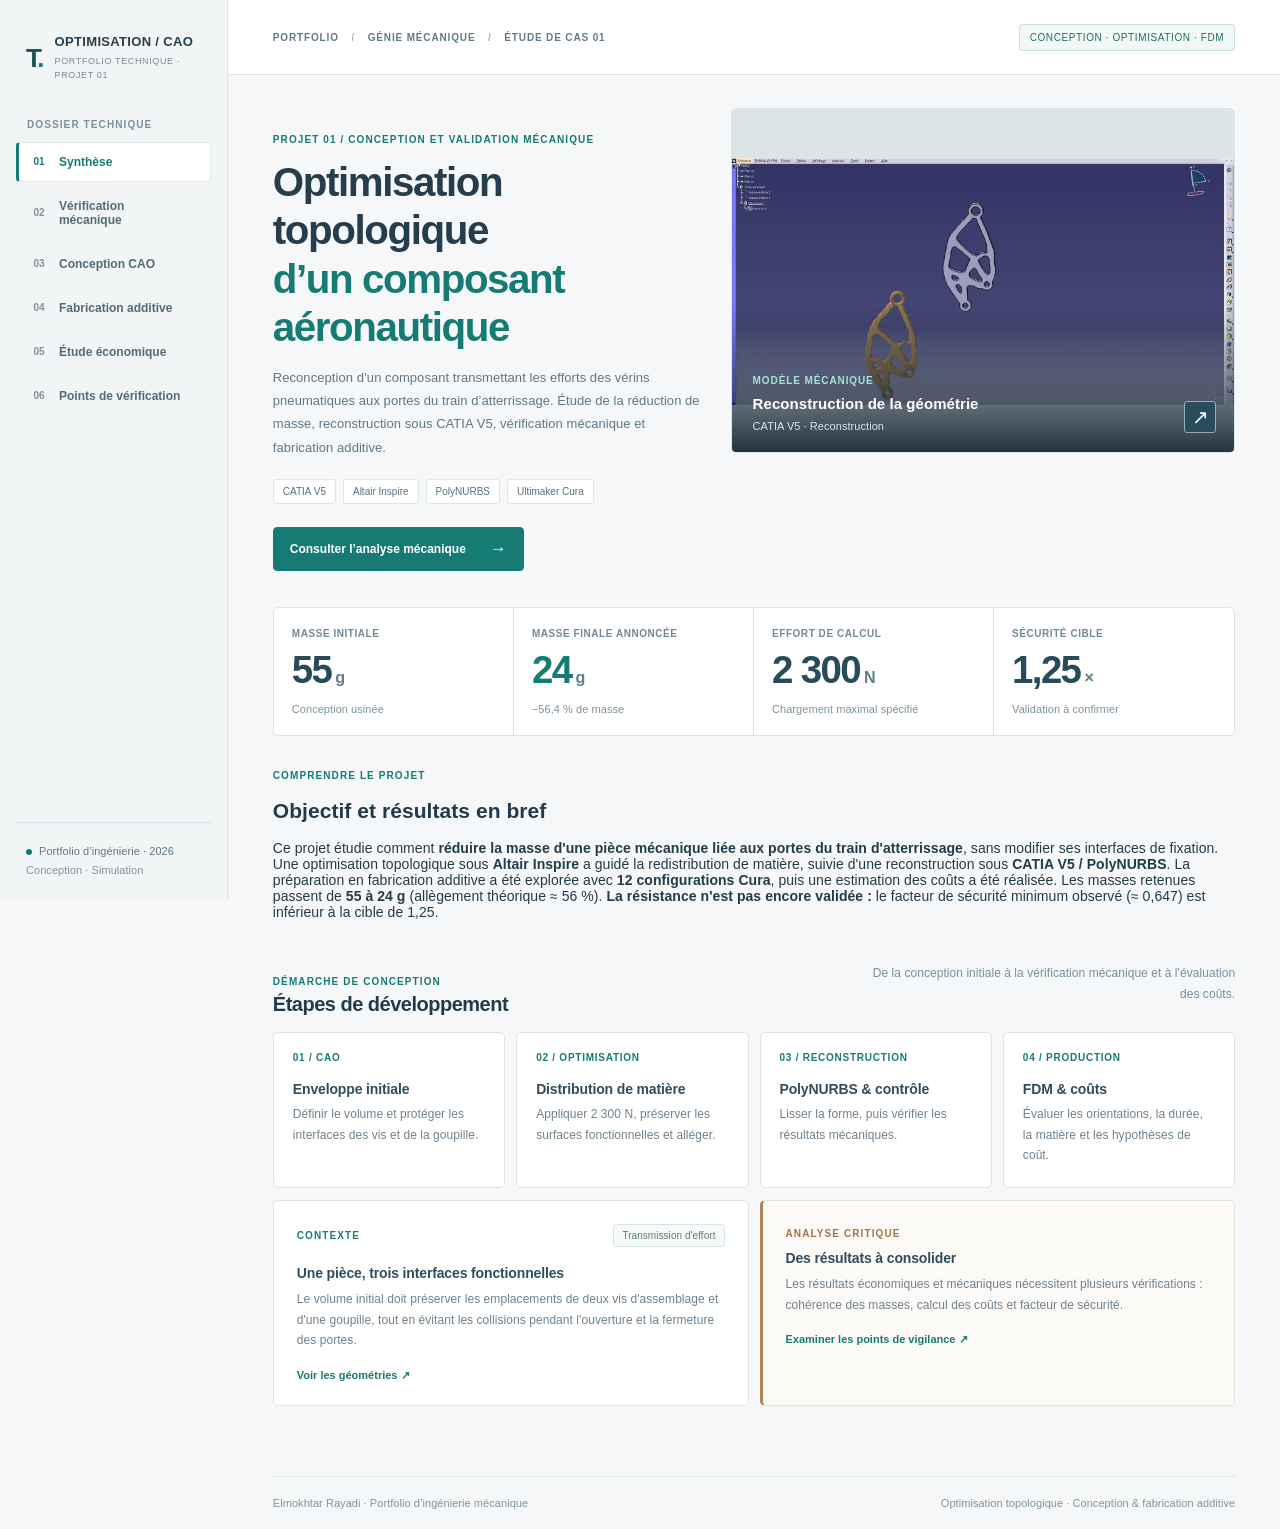
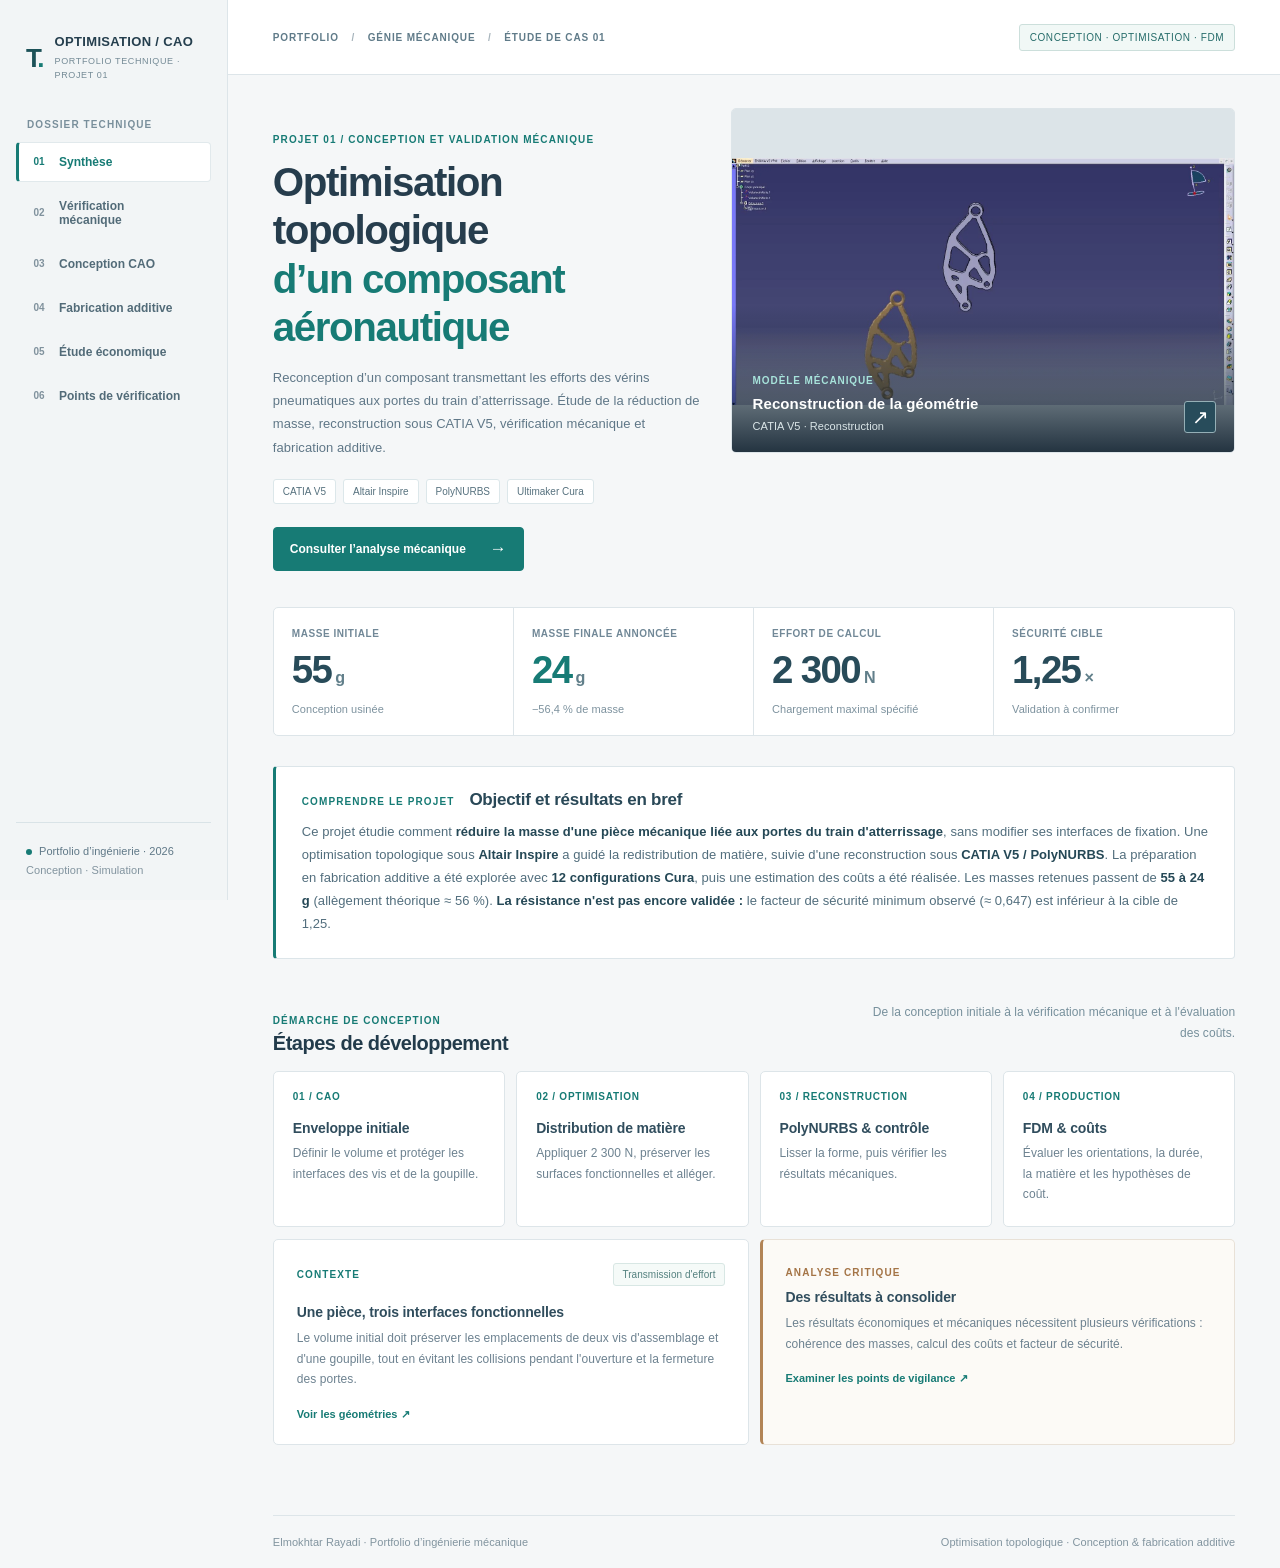
